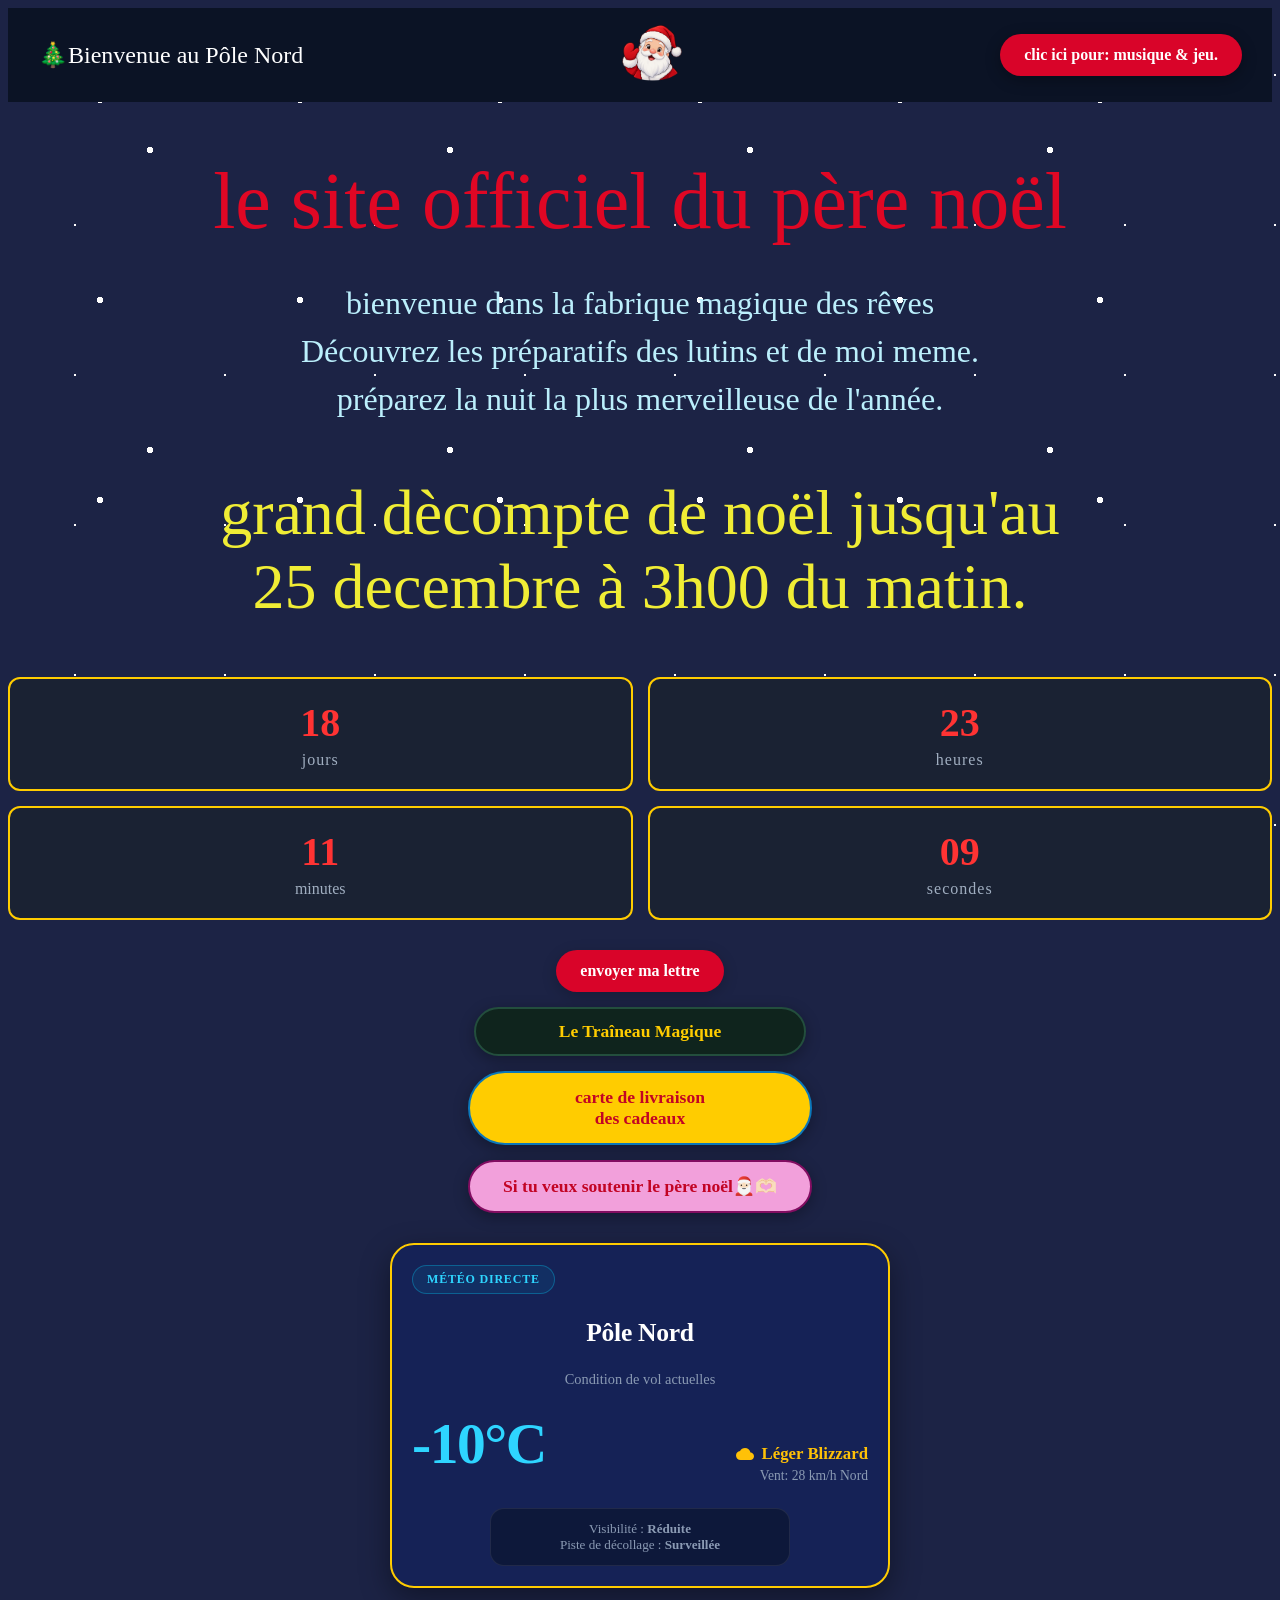
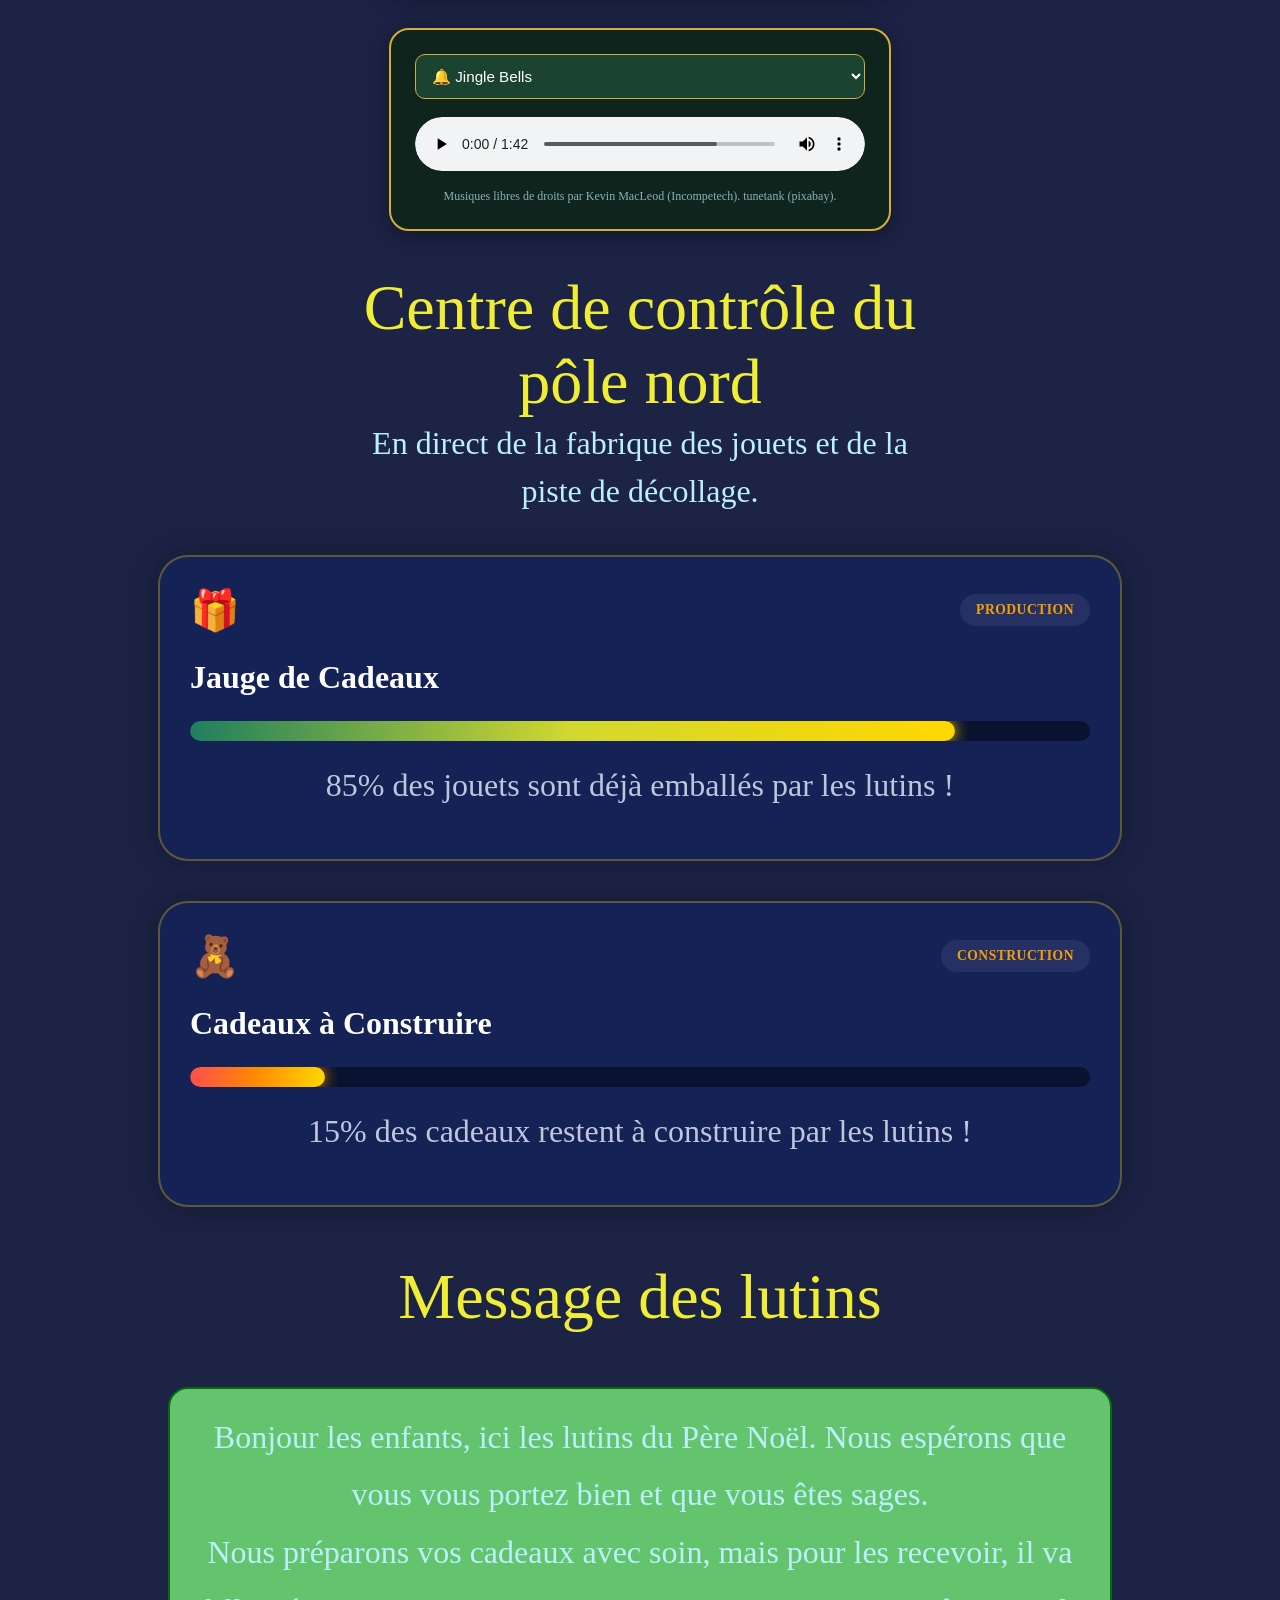
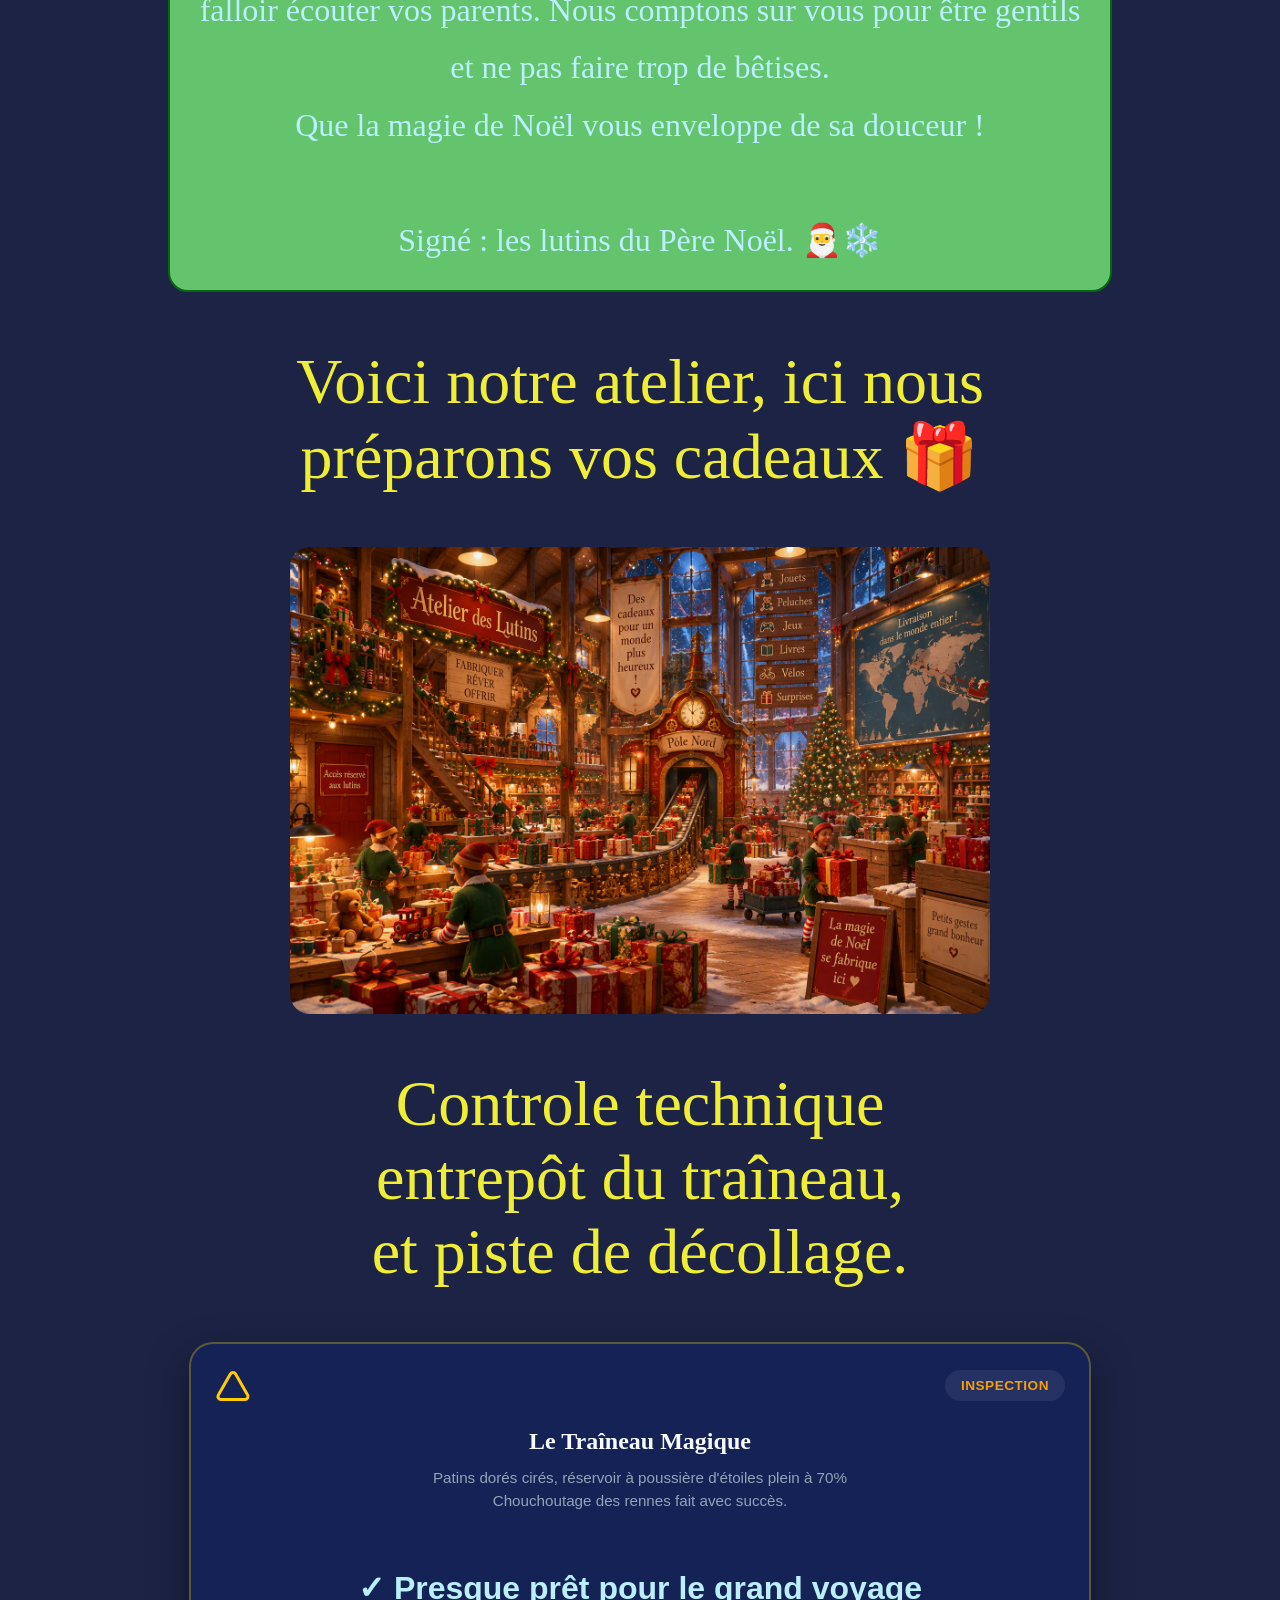
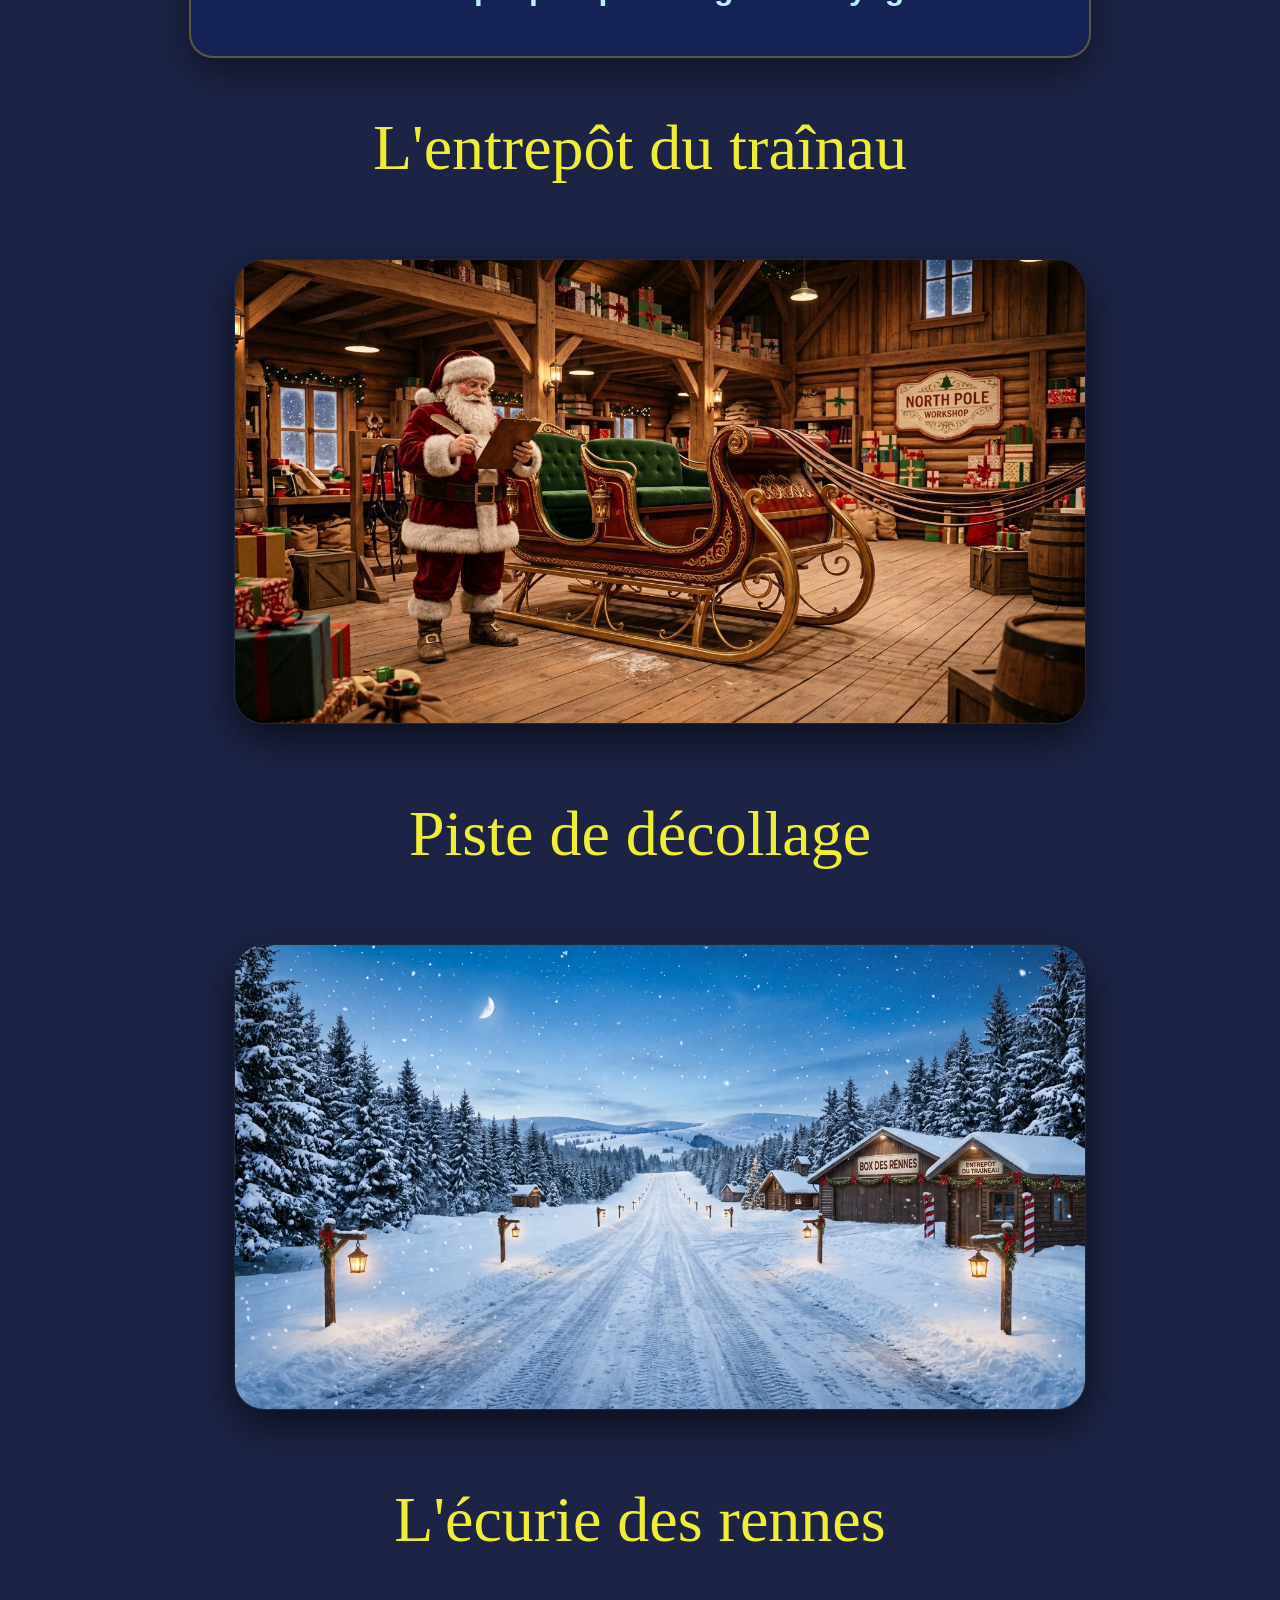
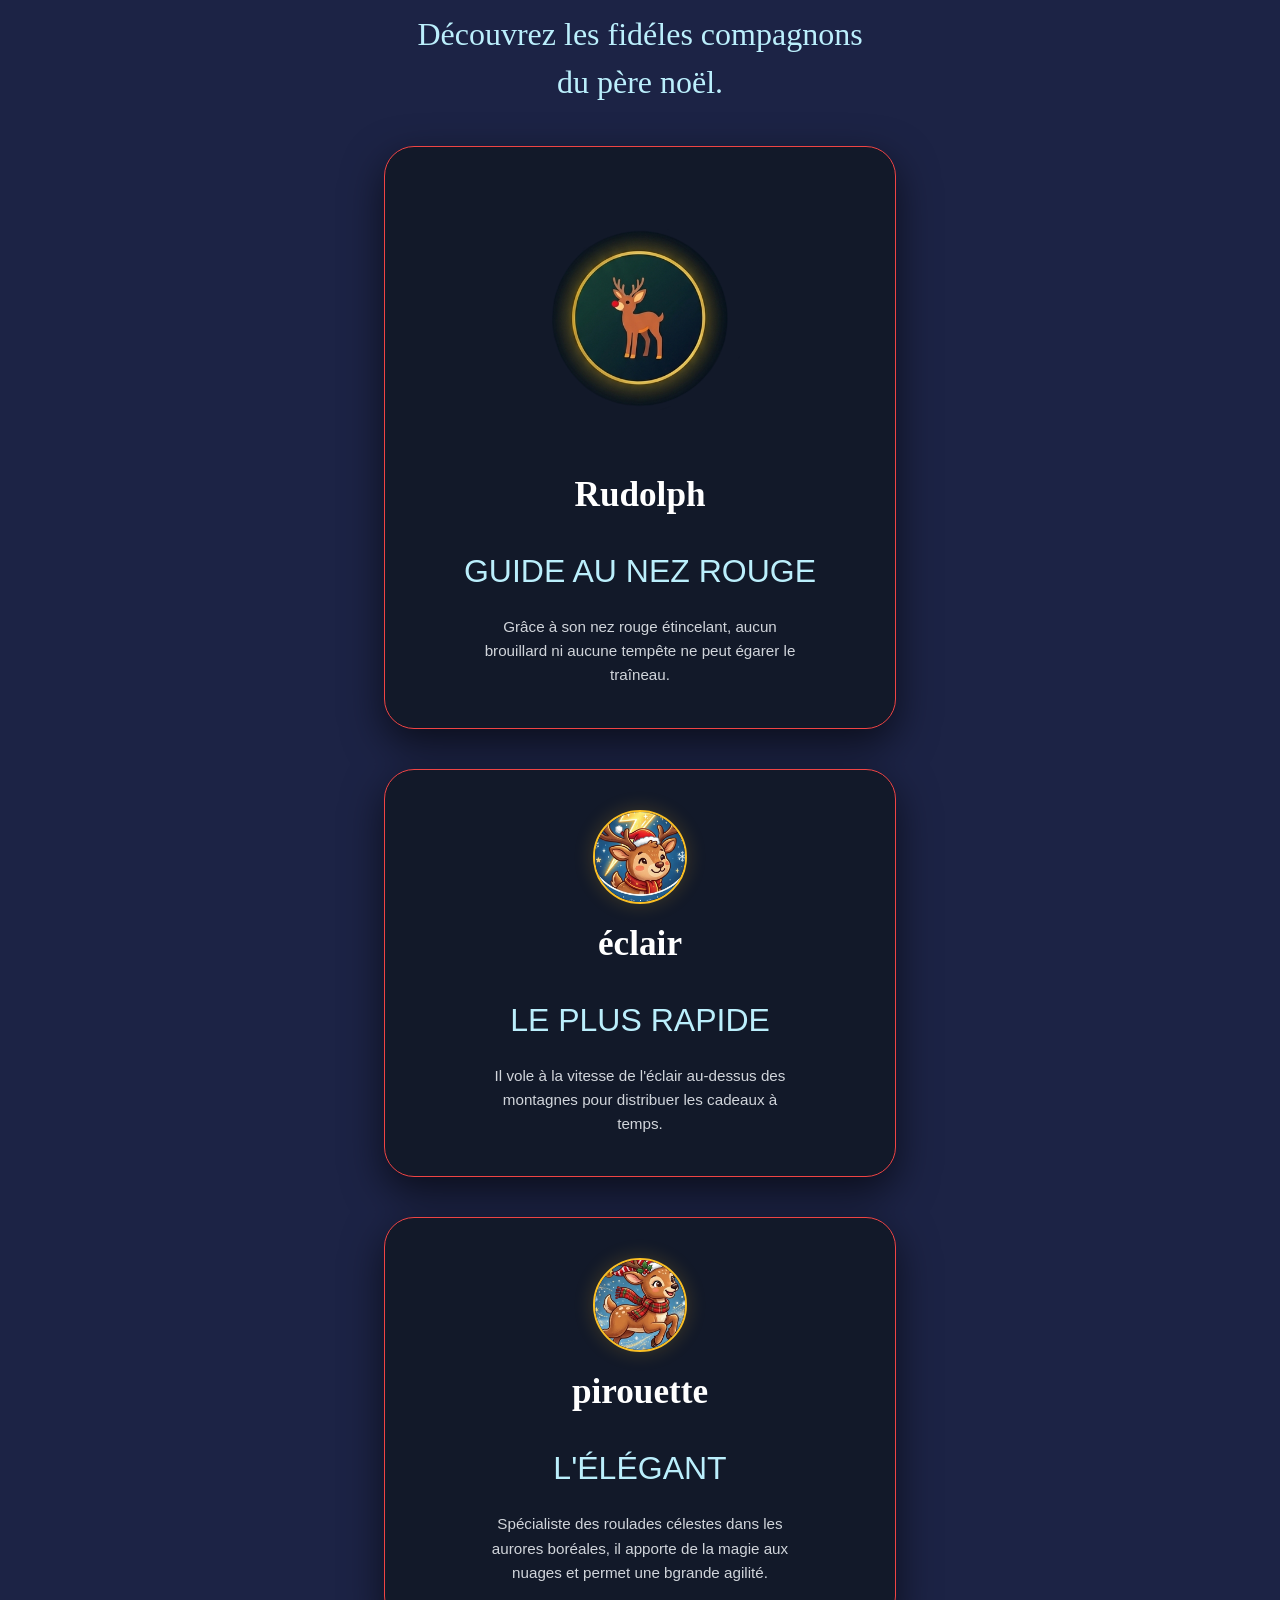
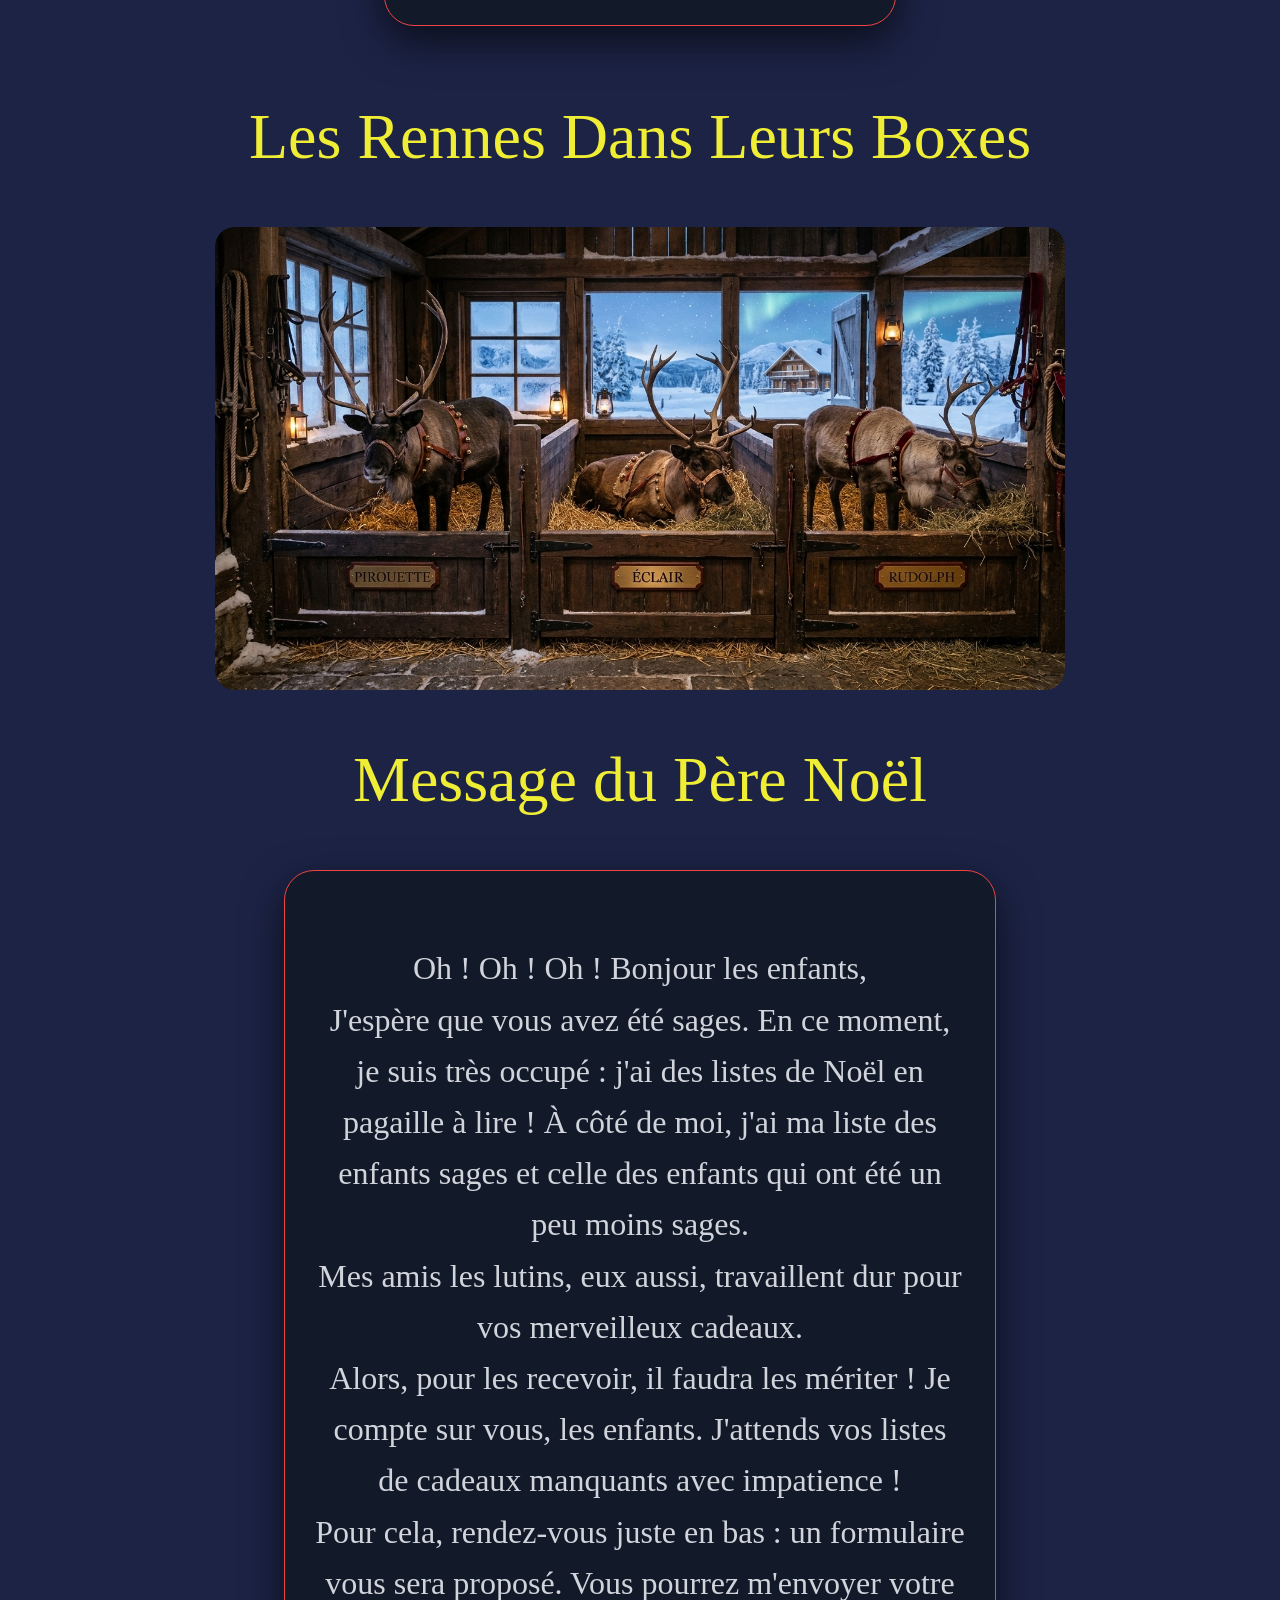
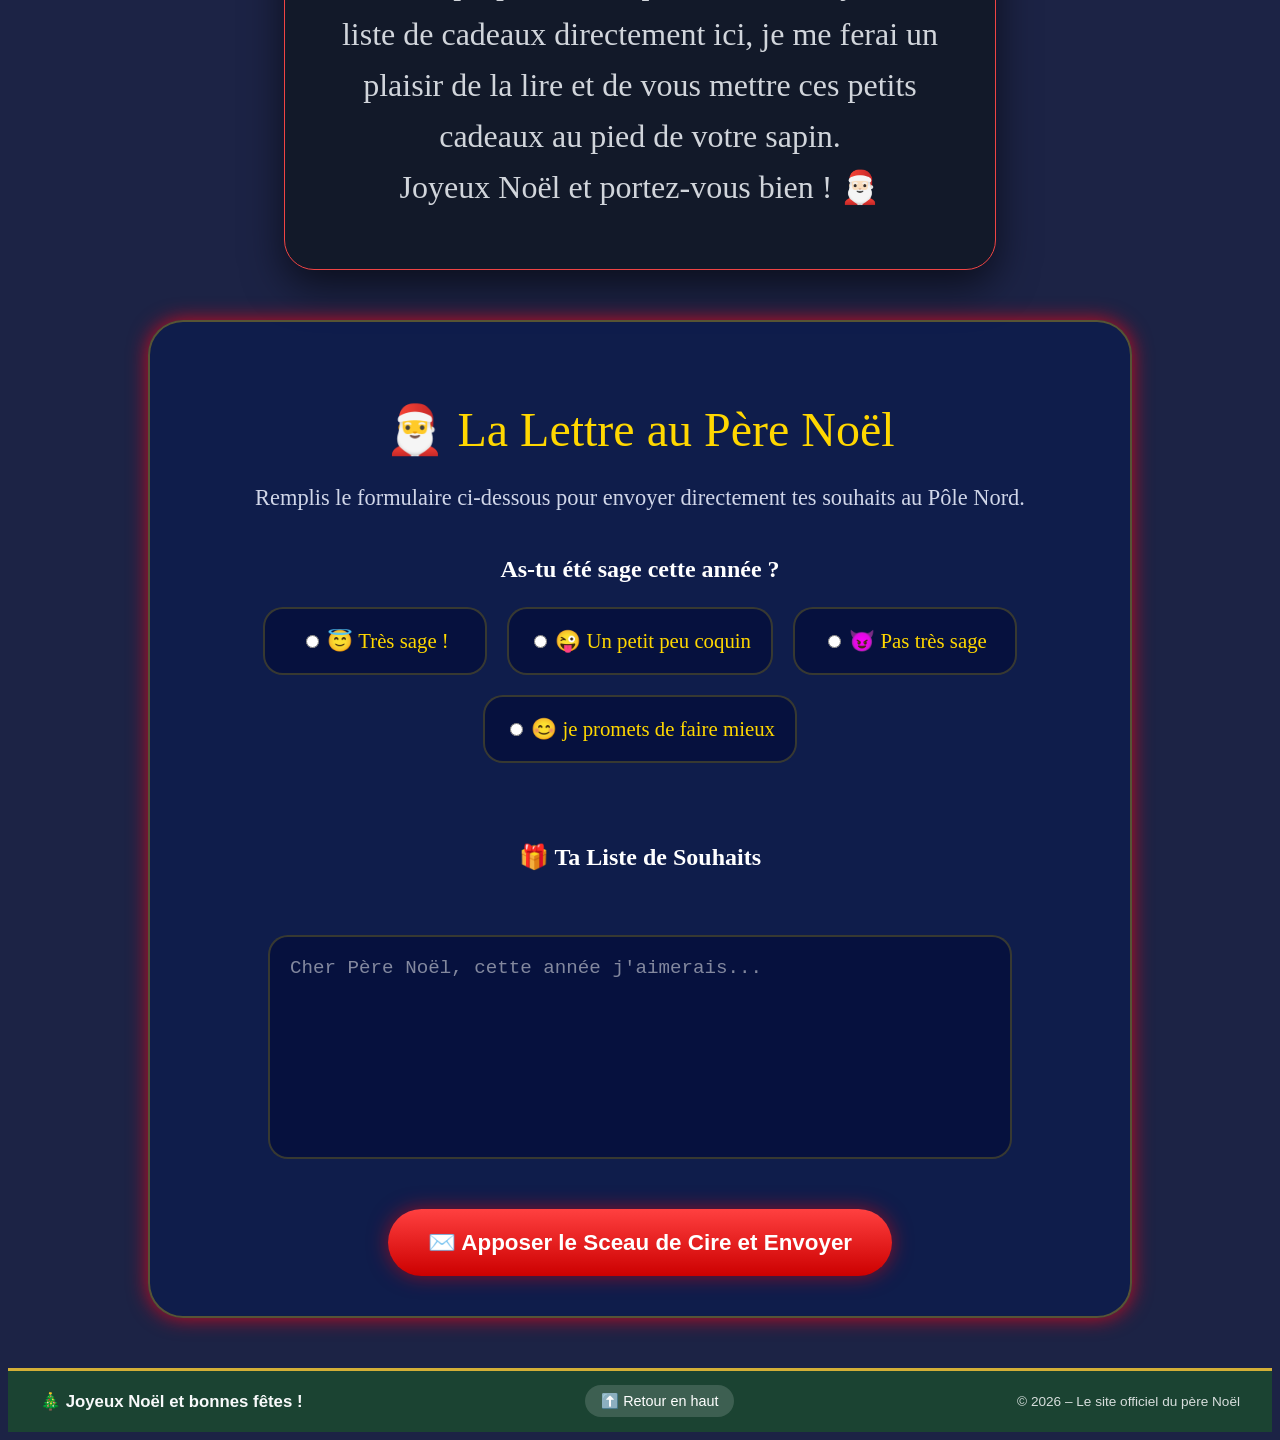
==== index.html @ 5d3ca1cc "Ajout du site de Noël et de la musique" ====
<!DOCTYPE html>
<html lang="fr">
  <head>
      <meta charset="utf-8">
      <meta name="viewport" content="width=device-width, initial-scale=1.0">
      <title>le site du père noël</title>
      <link href="style.css" rel="stylesheet">
      <link rel="preconnect" href="https://fonts.googleapis.com">
<link rel="preconnect" href="https://fonts.gstatic.com" crossorigin>
<link href="https://fonts.googleapis.com/css2?family=Lobster&family=Mountains+of+Christmas:wght@400;700&display=swap" rel="stylesheet">
<link rel="icon" type="image/png" href="image-père_noël.png">
  </head>
<body>
    <div class="snow"></div>
        <div class="snow snow2"></div>
        <div class="snow snow3"></div>
   <header class="site-header">
        <div class="logo">
            <h1>🎄Bienvenue au Pôle Nord</h1>
        </div>
        <div class="image-père-noël">
            <img src="image-père_noël.png" alt="image du père noël" width="60" height="60px">
        </div>
        <nav class="musique">
            <a href="musique-noel-et-jeu.html" class="btn-rouge">clic ici pour: musique & jeu.</a>
        </nav>
   </header>
        <h1>le site officiel du père noël</h1>
        <p>bienvenue dans la fabrique magique des rêves <br>Découvrez les préparatifs des lutins et de moi meme. <br> préparez la nuit la plus merveilleuse de l'année.</p>
     <div class="décompte-container">   
        <h2>grand dècompte de noël jusqu'au <br>25 decembre à 3h00 du matin.</h2>
        <div class="boxes-grid">
            <div class="box">
            <span id="jours"class="chiffre">00</span>
            <spanlabel>jours</spanlabel>
        </div>
     <div class="box">
        <span id="heures" class="chiffre">00</span>
        <spanlabel>heures</spanlabel>
     </div>
     <div class="box">
        <span id="minutes" class="chiffre">00</span>
        <span class="label">minutes</span>
     </div>
        <div class="box">
            <span id="secondes" class="chiffre">00</span>
            <spanlabel>secondes</spanlabel>
              </div>
            </div>
          
     <div class="boutons-container">
        <!--bouton rouge avec une icône de lettre-->
        <a href="#formulaire-lettre" class="btn-rouge-lettre">envoyer ma lettre</a>
            
        </a>
        <!--bouton vert sombre-->
        <a href="#section-carte" class="btn btn-vert">Le Traîneau Magique
        </a>
        <a href="carte-de-livraison-de-cadeaux.html" class="btn btn-jaune">
          carte de livraison <br>des cadeaux
        </a>
        <a href="https://www.leetchi.com/fr/c/cagnotte-du-pere-noel-2740642631?u=a5aea857-a6a5-4671-94fd-01a1bbf66582&utm_source=copylink&utm_medium=social_sharing" target="_blank" class="btn btn-rose">
          Si tu veux soutenir le père noël🎅🏻🫶🏻
        </a>
     </div> 
      <div class="weather-card">
        <div class="card-header">
          <span class="badge-direct"> Météo Directe</span>
          <svg class="icon-snowflake" viewbox="0 0 24 24"width= "20" height="20" stroke-width="2" fill="none" stroke-linecap="round"stroke-linejoin="round">
            <line x1="12" y1="2" x2="12" y2="22"></line>
            <line x1="20" y1="12" x2="4" y2="12"></line>
            <line x1="17.65" y1="6.35" x2="6.35" y2="17.65"></line>
            <line x1="17.65" y1="17.65" x2="6.35" y2="6.35"></line>
          </svg>
        </div>
       <h2 class="weather-title">Pôle Nord</h2>
       <p class="weather-subtitle"> Condition de vol actuelles</p>
       <div class="weather-main">
         <div id="meteo-temp" class="temperature">0°C</div>
          <div class=" weather-status">
            <div class="condition">
                <svg viewbox="0 0 24 24" width="18" height="18" fill="currentcolor">
                    <path d="M19.35 10.04C18.67 6.59 15.64 4 12 4 9.11 4 6.6 5.64 5.35 8.04 2.34 8.36 0 10.91 0 14c0 3.31 2.69 6 6 6h13c2.76 0 5-2.24 5-5 0-2.64-2.05-4.78-4.65-4.96z"/>
                     </svg>
                     <span id="meteo-condition">Neige forte</span>
                 </div>
                 <div class="wind">Vent: 28 km/h Nord</div>
                 </div>
                 </div>

                 <div class="flight-status-box">
                    <div>Visibilité : <strong id="meteo-visibilite"> Moyenne</strong></div>
                    <div>Piste de décollage : <strong id="meteo-piste">Dégagée</strong></div>
                 </div>
                </div>

              <div class="lecteur-noel-container">
  <select id="selecteur-musique" class="select-musique">
    <option value="Jingle-Bells-normal.mp3">🔔 Jingle Bells</option>
    <option value="Jingle-Bells-Calm.mp3">🔔 Jingle Bells Calm</option>
    <option value="Jingle-Bells-ambiance.mp3">🔔 Jingle Bells Ambiance</option>
    <option value="We-Wish-You_marry-christmas.mp3">✨ We Wish You a Merry Christmas</option>
    <option value="Silent-Night.mp3">🌙 Silent Night</option>
    <option value="Dance-of-the-Sugar-Plum-Fairy.mp3">🧚 Dance of the Sugar Plum Fairy</option>
    <option value="Deck-the-Halls-B.mp3">🎄 Deck the Halls</option>
    <option value="tunetank-christmas.mp3">🎶tunetank christmas</option>
    <option value="mon-beau-sapin.mp3">🎄mon beau sapin</option>
  </select>

  <audio id="lecteur-audio" controls loop class="lecteur-audio">
    <source id="audio-source" src="Jingle-Bells-normal.mp3" type="audio/mpeg">
    Votre navigateur ne supporte pas le lecteur audio.
  </audio>
   <p class="credit-musique">Musiques libres de droits par Kevin MacLeod (Incompetech). tunetank (pixabay).</p>
</div>

                <section class="controle-pole-nord">
                 <h2>Centre de contrôle du <br> pôle nord</h2>
                  <p>En direct de la fabrique des jouets et de la <br>piste de décollage.</p>
                </section>
                <div class="carte-cadeaux">

    <div class="entete">
        <span class="icone">🎁</span>
        <span class="badge">PRODUCTION</span>
    </div>

    <h3>Jauge de Cadeaux</h3>

    <div class="progression">
        <div id="jauge-production" class="progression-remplie"></div>
    </div>

    <p id="texte-production">50% des jouets sont déjà emballés par les lutins !</p>
   </div>
       <div class="carte-cadeaux">

    <div class="entete">
        <span class="icone">🧸</span>
        <span class="badge">CONSTRUCTION</span>
    </div>

    <h3>Cadeaux à Construire</h3>

    <div class="progression">
        <div id="jauge-construction" class="progression-restante"></div>
    </div>

    <p id="texte-construction">50% des cadeaux restent à construire par les lutins !</p>

</div>
        </div>
     <div class="atelier-section">

    <h2>Message des lutins</h2>

    <p>
        Bonjour les enfants, ici les lutins du Père Noël. Nous espérons que vous vous portez bien et que vous êtes sages.<br>

        Nous préparons vos cadeaux avec soin, mais pour les recevoir, il va falloir écouter vos parents. Nous comptons sur vous pour être gentils et ne pas faire trop de bêtises.<br>

        Que la magie de Noël vous enveloppe de sa douceur !<br><br>

        Signé : les lutins du Père Noël. 🎅❄️
    </p>

    <h2>Voici notre atelier, ici nous <br>préparons vos cadeaux 🎁</h2>

    <img src="atelier-des-lutins.png" alt="L'atelier des lutins" width="700">

</div>
      <h2>Controle technique <br>entrepôt du traîneau, <br> et piste de décollage.</h2>
      <div id="section-carte" class= "carte-container">
       <div class="card">
  <div class="card-header">
    <!-- Icône SVG triangle/traîneau -->
    <svg class="icon-warning" xmlns="http://www.w3.org/2000/svg" viewBox="0 0 24 24" fill="none" stroke="currentColor" stroke-width="2" stroke-linecap="round" stroke-linejoin="round">
      <path d="m21.73 18-8-14a2 2 0 0 0-3.48 0l-8 14A2 2 0 0 0 4 21h16a2 2 0 0 0 1.73-3Z"/>
    </svg>
    <span class="badge">INSPECTION</span>
  </div>

  <h2 class="card-title">Le Traîneau Magique</h2>
  
  <p class="card-description">
    Patins dorés cirés, réservoir à poussière d'étoiles plein à <span id="poussiere-niveau"> 60%.</span> <br>Chouchoutage des rennes fait avec succès.
  </p>
  
  <div class="card-status">
   <p id="statut-voyage">
    <span class="check-icon">✓</span> 
    <span id="texte-statut">Presque prêt pour le grand voyage</span>
</p>
  </div>
</div>   
</div>
<h2>L'entrepôt du traînau</h2>
<div class="image-container">
<img src="entrepos-traineau-pere-noel.jpg" alt="traineau du père noël" width="700">
</div>
<h2>Piste de décollage</h2>
    <div class="image-container2">
    <img src="piste-de-decolage.jpg" alt="piste de décolage" width="700">
    </div>
      <h2>L'écurie des rennes</h2> 
      <p>Découvrez les fidéles compagnons <br>du père noël.</p>
    <div class="page-container">
  <div class="card-rudolph">
    <img src="un-renne-4.png" alt="rudolph" style="width: 200px;" height="auto; display: block">

      <h2 class="rudolph-title">Rudolph</h2>
    
    <p>GUIDE AU NEZ ROUGE</p>
    
    <p class="rudolph-description">
      Grâce à son nez rouge étincelant, aucun <br>brouillard ni aucune tempête ne peut égarer le <br>traîneau.
    </p>
  </div>
</div>
          <div class="page-container">
  <div class="card-rudolph">
    <div class="rudolph-icon-container">
      <img src="eclair-renne.png" alt="Tornade" class="eclair-img" style="width: 200px;" height="auto; display: block">
    </div>
    
    <h2 class="rudolph-title">éclair</h2>
    <p>LE PLUS RAPIDE</p>
    <p class="rudolph-description">
      Il vole à la vitesse de l'éclair au-dessus des <br>montagnes pour distribuer les cadeaux à <br>temps.
    </p>
  </div>
</div>   
           <div class="page-container">
  <div class="card-rudolph">
    <div class="rudolph-icon-container">
      <img src="pirouette-renne.png" alt="Tornade" class="eclair-img" style="width: 200px;" height="auto; display: block">
    </div>
    
    <h2 class="rudolph-title">pirouette</h2>
    <p>L'ÉLÉGANT</p>
    <p class="rudolph-description">
      Spécialiste des roulades célestes dans les <br>aurores boréales, il apporte de la magie aux <br>nuages et permet une bgrande agilité.
    </p>
  </div>
</div>   
<h2>Les Rennes Dans Leurs Boxes</h2>
       <img src="box-des-rennes.jpg" alt="box des rennes" class="box-rennes_img" width="850px" style="border-radius: 20px; display:block; margin: 0 auto; max-width:100%">

       <h2>Message du Père Noël</h2>
       <div class="card-message">
       <p>Oh ! Oh ! Oh ! Bonjour les enfants, <br>

J'espère que vous avez été sages. En ce moment, je suis très occupé : j'ai des listes de Noël en <br>pagaille à lire ! À côté de moi, j'ai ma liste des enfants sages et celle des enfants qui ont été un peu moins sages. <br>Mes amis les lutins, eux aussi, travaillent dur pour vos merveilleux cadeaux. <br>Alors, pour les recevoir, il faudra les mériter ! Je compte sur vous, les enfants.

J'attends vos listes de cadeaux manquants avec impatience ! <br>Pour cela, rendez-vous juste en bas : un formulaire vous sera proposé. Vous pourrez m'envoyer votre liste de cadeaux directement ici, je me ferai un plaisir de la lire et de vous mettre ces petits cadeaux au pied de votre sapin. <br>

Joyeux Noël et portez-vous bien ! 🎅🏻</p>
</div>
       <section id="formulaire-lettre" class="lettre-pere-noel">

    <h1>🎅 La Lettre au Père Noël</h1>

    <p>
        Remplis le formulaire ci-dessous pour envoyer directement
        tes souhaits au Pôle Nord.
    </p>

    <h3 class="question-sagesse">As-tu été sage cette année ?</h3>

    <div class="choix-sagesse">

        <label class="option">
            <input type="radio" name="sage">
            😇 Très sage !
        </label>

        <label class="option">
            <input type="radio" name="sage">
            😜 Un petit peu coquin
        </label>

        <label class="option">
            <input type="radio" name="sage">
            😈 Pas très sage
        </label>

        <label class="option">
            <input type="radio" name="sage">
            😊 je promets de faire mieux
        </label>
      <div class="titre-souhaits">
        <h3 class="titre-souhaits">🎁 Ta Liste de Souhaits</h3>
        </div>

<textarea
    class="liste-souhaits"
    placeholder="Cher Père Noël, cette année j'aimerais..."
></textarea>

<button class="bouton-envoi">
    ✉️ Apposer le Sceau de Cire et Envoyer
</button>
        
       <div id="zone-confirmation" class="cache">
    <div class="enveloppe-envolee">✉️</div>
    <p class="texte-succes">✨ Votre lettre a bien été envoyée au père Noël ! 🎅</p>
</div>
    </div>

</section>
<footer>
  <div class="footer-contenu">
    <div class="footer-gauche">
      🎄 Joyeux Noël et bonnes fêtes !
    </div>
    
    <div class="footer-centre">
      <body id="haut">
      <a href="#haut" class="btn-retour">⬆️ Retour en haut</a>
    </div>
</body>
    <div class="footer-droite">
      © 2026 – Le site officiel du père Noël
    </div>
  </div>
</footer>
    <script>
function mettreAJourJaugeProduction() {
    const maintenant = new Date();
    const annee = maintenant.getFullYear();
    
    // Date de fin : 20 Décembre à 23:59:59
    const dateFin = new Date(annee, 11, 20, 23, 59, 59);
    
    // Définir la progression de départ (ex: 50% au 1er novembre)
    // Ajuste dateDebut si tu veux caler le 50% sur une date précise de lancement
    const dateDebut = new Date(annee, 10, 1); // 1er novembre

    let pourcentage = 50;

    if (maintenant >= dateFin) {
        pourcentage = 100;
    } else if (maintenant > dateDebut) {
        // Calcul de la progression linéaire entre dateDebut (50%) et dateFin (100%)
        const tempsTotal = dateFin - dateDebut;
        const tempsEcoule = maintenant - dateDebut;
        const ratio = tempsEcoule / tempsTotal;
        
        pourcentage = Math.round(50 + (ratio * 50));
    }

    // Sécurité pour rester entre 50% et 100%
    pourcentage = Math.min(100, Math.max(50, pourcentage));

    // Injection dans le DOM
    const barre = document.getElementById('jauge-production');
    const texte = document.getElementById('texte-production');

    if (barre && texte) {
        barre.style.width = pourcentage + '%';
        texte.textContent = `${pourcentage}% des jouets sont déjà emballés par les lutins !`;
    }
}

// Exécution au chargement de la page
document.addEventListener('DOMContentLoaded', mettreAJourJaugeProduction);
</script>


<script src="script-tournee.js"></script>
</body>
</html>
---- style.css ----
.site-header {
    display: flex;
    justify-content: space-between;
    align-items: center;
    padding: 15px 30px;
    background-color: #0b1325;
    border-bottom: 1px solid (255, 255, 0.1);
}
.site-header .logo h1 {
    color: #ffffff;
    font-size: 1.5rem;
    margin:0;
}
.btn-rouge {
    display: inline-flex;
  align-items: center;   
  justify-content: center;    
  white-space: nowrap;    
  
  background-color: #d90429; 
  color: #ffffff;         
  
  padding: 12px 24px;     
  border-radius: 30px; 
  text-decoration: none;    
  font-weight: bold;
  
  width: auto;        
  max-width: fit-content;
  box-shadow: 0 4px 15px rgba(0, 0, 0, 0.3);
}
.btn-rouge:hover {
    background-color: #b71c1c;
    transform: scale(1.05);
}
h1 {
    color: #e00724;
    font-size: 5rem;
    margin-bottom: 20px;
    text-align: center;
    
}
p {
    color:#bbeffc;
    font-size: 2rem;
    line-height: 1.5;
    margin-bottom: 20px;
    text-align: center;
    clear: both;
    width: 100%;
}
body {
    background-color:#1c2345;
}
.mountains-of-christmas-regular,h1,h2 {
  font-family: "Mountains of Christmas", serif;
  font-weight: 400;
  font-style: normal;
}

.mountains-of-christmas-bold {
  font-family: "Mountains of Christmas", serif;
  font-weight: 700;
  font-style: normal;
}
.decompte-container {
    background-color:#121826;
    padding: 30px;
    border-radius: 20px;
    text-align: center;
    color: white;
    max-width: 500px;
    margin: 20px auto;
    box-shadow: 0 10px 25px rgba(0, 0, 0, 0.5);
}
.decompte-container h2 {
    color:#ffcc00;
    margin-bottom: 25px;
    font-size: 1.8rem;
    border: 3px solid #ffcc00;
    border-radius: 20px;
}
.boxes-grid {
    display: grid;
    grid-template-columns: repeat(2,1fr) ;
    gap:15px;
}
.box {
  background-color: #1a2233;
  border-radius: 12px;
  padding:20px;
  display: flex;
  flex-direction: column;
  align-items: center;
  justify-content: center;
  border: 1px solid rgba(255, 255, 255, 0.5);
  border: 2px solid #ffcc00;
  border-radius: 12px;
}
.chiffre {
    font-size: 2.5rem;
    font-weight: bold;
    color: #ff3333;
    margin-bottom: 5px;
}
.box spanlabel {
    font-size: 1rem;
    color: #a0aec0;
    letter-spacing: 1px;
}
.box .label {
    color: #a0aec0;
    font-size: 1rem;
}
h2 {
    color: #f0ed35;
    text-align: center;
    font-size: 4rem;
    clear: both;
    width: 100%;
}
.boutons-container {
    display: flex;
    flex-direction: column;
    align-items: center;
    gap: 15px;
    margin: 30px auto;
    text-align: center;
    justify-content: center;
    width: 100%;
}
.btn {
    display: inline-flex;
    align-items: center;
    justify-content: center;
    padding: 14px 30px;
    font-size: 1.1rem;
    font-weight: bold;
    text-decoration: none;
    border-radius: 50px;
    width: 280px;
    max-width: 100%;
    transition: transform 0.2s, box-shadow 0.2s;
    flex-direction: row;
    align-items: center;
    text-align: center;
}
.btn:hover {
    transform: scale(1.03);
}
.btn-rouge-lettre {
  background-color: #d90429;
  color: #ffffff; 
  padding: 12px 24px;
  border-radius: 30px;
  text-decoration: none;
  font-weight: bold;
  display: inline-flex;
  align-items: center;
  justify-content: center;
  gap: 10px;
  border: none;
  box-shadow: 0 4px 15px rgba(0, 0, 0, 0.2);
}
.btn-rouge-lettre:hover {
    background-color: #ff6b81; /* Un rouge un peu plus clair/lumineux */
    transform: scale(1.08); /* Le bouton grossit légèrement */
    box-shadow: 0 0 15px rgba(255, 71, 87, 0.6); /* Ajoute un halo lumineux magique autour du bouton */
}
.btn-vert, .btn-vert:visited {
  background-color: #0f241d;
  color: #ffcc00;    
  border: 2px solid #234e3d;
  text-decoration: none;
  display: inline-flex;
  align-items: center;
  justify-content: center;
  gap: 10px;
  padding: 12px 24px;
  border-radius: 30px;
  box-shadow: 0 4px 15px rgba(0, 0, 0, 0.3);
}
.btn-vert:hover {
  filter: brightness(1.2);
  color: #ffcc00;
}
.btn-jaune {
    background-color:#ffcc00 ;
    color: #c20424;
    border: 2px solid #0b77ba;
    box-shadow: 0 4px 15px rgba(0, 0, 0, 0.3);
    text-align: center;
    align-items: center;
    flex-direction: row;
}
.btn-rose {
  background-color:#f2a0db;
    color: #c20424;
    border: 2px solid #820d61;
    box-shadow: 0 4px 15px rgba(0, 0, 0, 0.3);
    text-align: center;
    align-items: center;
    flex-direction: row
}

.weather-card{
    font-family: "outfit", -apple-system, blinkmacsystemfont, sans sans-serif;
    background: rgba(20,35,90,0.85);
    border: 1px solid rgba(255, 255, 255, 0.12);
    backdrop-filter: blur(12px);
    border-radius: 24px;
    padding: 24px;
    width: 100%;
    max-width: 400px;
    color: #ffffff;
    box-shadow: 0 10px 30px rgba(0, 0, 0, 0.4);
    box-sizing: border-box;
}
.weather-card  {
    box-sizing: border-box;
    margin: 20px auto;
    max-width: 500px;
    width: 100%;
    padding: 20px;
    border-width: 2px;
    border-color: #ffcc00;
}
.card-header {
    display: flex;
    justify-content: space-between;
    align-items: center;
    margin-bottom: 16px;
}
.badge-direct {
    background: rgba(0, 212, 255, 0.08);
    border: 1px solid rgba(0, 212, 255, 0.3);
    color: #2ed5ff;
    padding: 6px 14px;
    border-radius: 20px;
    font-size: 0.75rem;
    font-weight: 700;
    letter-spacing: 0.8px;
    text-transform: uppercase;
}
.icon-snowflake {
    color: #9cd3ff;
}
.weather-title {
    font-size: 1.6rem;
    font-weight: 800;
    color: #ffffff;
    letter-spacing: -0.3px;
}
.weather-subtitle {
    font-size: 0.9rem;
    color: #8b9bb4;
    margin-top: 2px;
    margin-bottom: 24px;
}
.weather-main {
    display: flex;
    justify-content: space-between;
    align-items: baseline;
    margin-bottom: 24px;
}
.temperature {
    font-size: 3.6rem;
    font-weight: 800;
    color: #2ed5ff;
    line-height: 1;
    letter-spacing: -1.5px;
}
.weather-status {
    text-align: right;
}
.condition {
    color: #ffc107;
    font-weight: 700;
    font-size: 1.05rem;
    display: flex;
    align-items: center;
    justify-content: flex-end;
    gap: 8px;
}
.wind {
    color: #8b9bb4;
    font-size: 0.85rem;
    margin-top: 4px;
}
.flight-status-box{
    background: rgba(11, 19, 41, 0.6);
    border: 1px, solid rgba(255, 255, 255, 0.08);
    border-radius: 14px;
    padding: 12px 16px;
    display: flex;
    justify-content: center;
    align-items: center;
    font-size: 0.82rem;
    color: #8b9bb4;
}
.flight-status-box {
    background: rgba(11, 19, 41, 0.6);
    border: 1px solid rgba(255, 255, 255, 0.08);
    border-radius: 14px;
    padding: 12px 16px;
    display: flex;
    justify-content: center;
    align-items: center;
    font-size: 0.82rem;
    color: #8b9bb4;
    margin-top: 16px;
    text-align: center;
    width: 100%;
    max-width: 300px;
    margin-left: auto;
    margin-right: auto;
    align-self: center;
    box-sizing: border-box;
    flex-direction: column;
}
.titre-center {
    text-align: center;
    width: 100%;
    margin-top: 40px;
}
.controle-pole-nord {
   grid-column: 1 / -1;
   width: 100%;
   text-align: center;
   margin-top: 40px;
}
.controle-pole-nord h2,
.controle-pole-nord p{
    margin: 0;
    text-align: center;
}
.snow {
    position: fixed;
    top: 0;
    left: 0;
    width: 100%;
    height: 100vh;

    background-image:
        radial-gradient(white 3.5px, transparent 3.5px),
        radial-gradient(white 3px, transparent 3px),
        radial-gradient(white 1.5px, transparent 1.5px);

    background-size: 200px 200px, 300px 300px, 150px 150px;

    animation: neige 10s linear infinite;
    
    pointer-events: none;
    z-index: 1;
}
h1, h2, h3, p, img, div, section {
    position: relative;
    z-index: 2;
}

@keyframes neige {
    from {
        background-position: 0 0, 0 0, 0 0;
    }
    to {
        background-position: 0 1000px, 0 800px, 0 1200px;
    }
}
body > * {
    position: relative;
    z-index: 1;
}
.snow2 {
    opacity: 0.6;
    animation: neige 15s linear infinite;
}

.snow3 {
    opacity: 0.4;
    animation:neige 20s linear infinite;
}

.carte-cadeaux{
    background: rgba(20,35,90,0.85);
    border: 2px solid rgba(255,215,0,0.3);
    border-radius: 30px;
    padding: 30px;
    color: white;
    max-width: 600px;
    margin: 50px auto;
    grid-column:  1 /-1 ;
    justify-self: center;

    box-shadow:
    0 0 30px rgba(0,0,0,0.3);
}

.entete{
    display:flex;
    justify-content:space-between;
    align-items:center;
}

.icone{
    font-size:40px;
}

.badge{
    background:#2e355c;
    color:#e6a33c;
    padding:10px 20px;
    border-radius:30px;
    font-weight:bold;
}

.carte-cadeaux h3{
    font-size:2rem;
    margin:25px 0;
}

.progression{
    width:100%;
    height:20px;
    background:#09122e;
    border-radius:20px;
    overflow:hidden;
}

.progression-remplie{
    width:50%;
    height:100%;
    border-radius:20px;
    box-shadow: 0 0 15px #ffd700;
    transition: width 0.6s ease-in-out;

    background:linear-gradient(
        90deg,
        #1e7f5f,
        #d2d82f,
        #ffd700
    );
}

.carte-cadeaux p{
    margin-top:20px;
    color:#bfc6dc;
}

.progression-restante{
    width: 50%;
    height: 100%;
    border-radius: 20px;

    background: linear-gradient(
        90deg,
        #ff4d4d,
        #ff8c00,
        #ffd700
    );

    box-shadow: 0 0 15px #ff8c00;
}
.carte-cadeaux{
    width: 80%;
    max-width: 900px;
    margin: 40px auto;
    border: 2px solid rgba(255,215,0,0.3);
}

.atelier-section {
    text-align: center;
    width: 90%;
    margin: 50px auto;
}

.atelier-section p {
    max-width: 900px;
    margin: 20px auto;
    line-height: 1.8;
    text-align: center;
    border: 2.5px solid #066910;
    border-radius: 20px;
    padding: 20px;
    background-color: #64c46e;
}

.atelier-section img {
    display: block;
    border-radius: 20px;
    margin-left: auto;
    margin-right: auto;
}
.atelier-section h2 {
    text-align: center;
}

.page-container {
  display: flex;
  justify-content: center;
  align-items: center;
  width: 100%;
  padding: 40px 20px;
}
.card {
  background-color: rgba(20,35,90,0.85);
  border: 2px solid rgba(255,215,0,0.3);
  border-radius: 24px;
  padding: 24px;
  width: 100%;
  max-width: 850px;
  box-shadow: 0 15px 40px rgba(0, 0, 0, 0.4);
  font-family: 'Segoe UI', Roboto, sans-serif;
  color: #ffffff;
  margin: 20px auto;
}
.card-header {
  display: flex;
  justify-content: space-between;
  align-items: center;
  margin-bottom: 24px;
}
.icon-warning {
  width: 36px;
  height: 36px;
  stroke: #ffcc00;
}
.badge {
  background-color: rgba(255, 255, 255, 0.07);
  color: #f59e0b;
  font-size: 0.85rem;
  font-weight: 600;
  letter-spacing: 0.5px;
  padding: 8px 16px;
  border-radius: 20px;
}
.card-title {
  font-family: 'Georgia', serif;
  font-size: 1.5rem;
  font-weight: 600;
  margin: 0 0 12px 0;
  color: #f8fafc;
}
.card-description {
  color: #94a3b8;
  font-size: 0.95rem;
  line-height: 1.5;
  margin: 0 0 20px 0;
}

.card-status {
  color: #4ade80;
  font-size: 0.95rem;
  font-weight: 600;
  display: flex;
  justify-content: center;
  align-items: center;
  gap: 10px;
  margin-top: 10px;
}

.check-icon {
  font-weight: bold;
}

.image-container {
  display: flex;
  justify-content: center; 
  align-items: center; 
  width: 100%;
  padding: 20px;
}
.image-container img {
  width: 100%;
  max-width: 850px;
  border-radius: 30px; 
  box-shadow: 0 15px 40px rgba(0, 0, 0, 0.6);
  border: 1px solid #1e293b;
  display: block;
}
.image-container2 {
  display: flex;
  justify-content: center; 
  align-items: center; 
  width: 100%;
  padding: 20px;
}
.image-container2 img {
  width: 100%;
  max-width: 850px;
  border-radius: 30px; 
  box-shadow: 0 15px 40px rgba(0, 0, 0, 0.6);
  border: 1px solid #1e293b;
  display: block;
}

.page-container {
  display: flex;
  justify-content: center;
  align-items: center;
  width: 100%;
  padding: 40px 20px;
}
.card-rudolph {
  background-color: #121929; 
  border: 1px solid #ef4444; 
  border-radius: 30px;     
  padding: 50px 40px;      
  width: 100%;
  max-width: 850px; 
  box-shadow: 0 15px 40px rgba(0, 0, 0, 0.6);
  font-family: 'Segoe UI', Roboto, sans-serif;
  color: #ffffff;
  text-align: center;
}
.rudolph-simple-img-2 {
  display: block;
  width: 200px;
  height: auto;
  margin: 0 auto 25px auto;
}

.rudolph-icon {
  width: 42px;
  height: 42px;
  stroke: #fbbf24;
}
.rudolph-title {
  font-family: 'Georgia', serif;
  font-size: 2.8rem;
  font-weight: 600;
  margin: 0 0 15px 0;
  color: #f8fafc;
}
.rudolph-subtitle {
  color: #fbbf24; 
  font-size: 0.95rem;
  font-weight: 700;
  letter-spacing: 2px;
  margin: 0 0 25px 0;
}
.rudolph-description {
  color: #94a3b8; 
  font-size: 1.25rem;
  line-height: 1.6;
  max-width: 650px;
  margin: 0 auto; 
}

.page-container {
  display: flex;
  justify-content: center;
  align-items: center;
  padding: 20px;
}
.card-rudolph {
  background-color: #121929;
  border: 1px solid #ef4444; /* Bordure rouge subtile comme sur ton modèle */
  border-radius: 30px;
  padding: 40px 30px;
  width: 100%;
  max-width: 450px;
  box-shadow: 0 15px 40px rgba(0, 0, 0, 0.6);
  font-family: 'Segoe UI', Roboto, sans-serif;
  color: #ffffff;
  text-align: center;
}
.rudolph-icon-container {
  width: 90px;
  height: 90px;
  background-color: #0b1120;
  border: 2px solid #fbbf24;
  border-radius: 50%;
  display: flex;
  justify-content: center;
  align-items: center;
  margin: 0 auto 20px auto;
  box-shadow: 0 0 20px rgba(251, 191, 36, 0.2);
  overflow: hidden;
}
.eclair-img {
  width: 45px;
  height: auto;
  display: block;
}
.rudolph-title {
  font-family: 'Georgia', serif;
  font-size: 2.2rem;
  font-weight: 600;
  margin-bottom: 10px;
  color: #ffffff;
}

.rudolph-description {
  font-size: 0.95rem;
  line-height: 1.6;
  color: #d1d5db;
  margin: 0;
}

.box-rennes_img {
    display: block;
  margin-left: auto;
  margin-right: auto;
}

.card-message {
  background-color: #121929;
  border: 1px solid #ef4444;
  border-radius: 30px;
  padding: 40px 30px;
  width: 100%;
  max-width: 650px;
  margin: 30px auto;
  box-shadow: 0 15px 40px rgba(0, 0, 0, 0.6);
  color: #ffffff;
  text-align: center;
}

.card-message p {
  line-height: 1.6;
  margin-bottom: 15px;
  color: #d1d5db;
}


.lettre-pere-noel{
    width: 85%;
    max-width: 900px;

    margin: 50px auto;

    padding: 40px;

    background: rgba(8, 25, 80, 0.6);

    border: 2px solid rgba(255, 215, 0, 0.3);

    border-radius: 35px;

    text-align: center;

    box-shadow: 0 0 20px #cc0a1e;
}

.lettre-pere-noel h1{
    color: #ffd700;
    font-size: 3rem;
    margin-bottom: 20px;
}

.lettre-pere-noel p{
    color: #d0d6e8;
    font-size: 1.4rem;
    line-height: 1.6;
    margin-bottom: 40px;
}

.choix-sagesse{
    display: flex;
    justify-content: center;
    flex-wrap: wrap;
    gap: 20px;
}

.option{
    background: rgba(5,15,60,0.8);

    border: 2px solid rgba(255,215,0,0.2);

    border-radius: 20px;

    padding: 20px;

    min-width: 180px;

    color: #ffd700;

    font-size: 1.3rem;

    cursor: pointer;
}


.liste-souhaits{
    width: 90%;
    max-width: 700px;
    height: 180px;

    margin-top: 20px;
    padding: 20px;

    background: rgba(5,15,60,0.8);

    border: 2px solid rgba(255,215,0,0.2);

    border-radius: 20px;

    color: white;
    font-size: 1.2rem;

    resize: none;
}

.liste-souhaits::placeholder{
    color: rgba(255,255,255,0.5);
}

.bouton-envoi{
    margin-top: 30px;

    background: linear-gradient(
        to bottom,
        #ff4040,
        #cc0000
    );

    color: white;

    font-size: 1.4rem;
    font-weight: bold;

    padding: 20px 40px;

    border: none;
    border-radius: 40px;

    cursor: pointer;

    box-shadow: 0 0 20px rgba(255,0,0,0.5);
}

.bouton-envoi:hover{
    transform: scale(1.03);
}

.titre-souhaits{
    width: 100%;
    text-align: center;
    margin-top: 30px;
}
.question-sagesse {
    color: white;
    font-size: 1.5rem;
}
.titre-souhaits{
    color: white;
    font-size: 1.5rem;
}

#traineau{
    position:absolute;
    font-size:35px;
    display: none;
    z-index: 10;
    transition:all 1s linear;
}

.carte-monde-conteneur{
    position: relative;
    display: flex;
    flex-direction: column;
    justify-content: center;
    align-items: center;

    margin: 50px auto;
    width: 90%;
    max-width: 1000px;

    padding: 30px;

    border-radius: 30px;
    border: 2px solid rgba(255,215,0,0.3);

    background: rgba(8,25,80,0.6);

    text-align: center;
    color:#9cd3ff;
    font-size: 2rem;
}

.carte-monde-conteneur img{
    max-width: 100%;
    width: 900px;
}
.mon-bloc{
    width: 90%;
    max-width: 900px;
    margin: 50px auto;
}


footer {
  background-color: #1b4332;
  color: #f8f9fa;       
  border-top: 3px solid #d4af37; 
  padding: 20px 30px;
}
.footer-contenu {
  display: flex;
  justify-content: space-between; 
  align-items: center;     
  max-width: 1200px;
  margin: 0 auto;
  font-family: sans-serif;
}
.footer-gauche {
  font-weight: bold;
  font-size: 1.05em;
}
.btn-retour {
  color: #ffffff;
  background-color: rgba(255, 255, 255, 0.15);
  padding: 8px 16px;
  border-radius: 20px;
  text-decoration: none;
  font-size: 0.9em;
  transition: background-color 0.3s ease, transform 0.2s ease;
}
.btn-retour:hover {
  background-color: #d4af37;
  color: #1b4332;
}
.footer-droite {
  font-size: 0.85em;
  opacity: 0.85;
}
@media (max-width: 768px) {
  .footer-contenu {
    flex-direction: column;
    gap: 15px;
    text-align: center;
  }
}

html {
  scroll-behavior: smooth;
}
.page-container {
  display: flex;
  flex-direction: column;
  align-items: center;
  justify-content: center;
  margin: 0 auto;  
  max-width: 800px; 
  width: 100%;
}


.lecteur-noel-container {
  background-color: #0f241d;
  border: 2px solid #d4af37;
  border-radius: 20px;
  padding: 24px;
  max-width: 450px;
  margin: 40px auto;
  text-align: center;
  box-shadow: 0 4px 20px rgba(0, 0, 0, 0.4);
  color: #ffffff;
  z-index: 10;
}
.lecteur-header {
  display: flex;
  align-items: center;
  justify-content: center;
  gap: 10px;
  margin-bottom: 16px;
}
.lecteur-header h3 {
  margin: 0;
  font-size: 1.2rem;
  color: #ffcc00;
}
.select-musique {
  width: 100%;
  padding: 12px;
  border-radius: 10px;
  border: 1px solid #d4af37;
  background-color: #1b4332;
  color: #ffffff;
  font-size: 0.95rem;
  margin-bottom: 18px;
  cursor: pointer;
  outline: none;
}
.lecteur-audio {
  width: 100%;
  border-radius: 30px;
  outline: none;
}
.credit-musique {
  font-size: 0.75rem;
  opacity: 0.7;
  margin-top: 12px;
  margin-bottom: 0;
}


.cache {
    display: none;
}

#zone-confirmation {
    text-align: center;
    margin-top: 20px;
}

/* Animation de l'enveloppe qui monte et s'efface */
.enveloppe-envolee {
    font-size: 50px;
    display: inline-block;
    animation: envolEnveloppe 1.5s ease-in-out forwards;
}

@keyframes envolEnveloppe {
    0% {
        transform: translateY(0) scale(1);
        opacity: 1;
    }
    50% {
        transform: translateY(-50px) scale(1.2);
        opacity: 0.8;
    }
    100% {
        transform: translateY(-150px) scale(0.3);
        opacity: 1;
    }
}

/* Texte de succès doré */
.texte-succes {
    color: #ffd700;
    font-size: 1.2rem;
    font-weight: bold;
    margin-top: 10px;
    text-shadow: 0 0 10px rgba(255, 215, 0, 0.5);
    animation: apparitionTexte 0.8s ease-in-out 1s forwards;
    opacity: 0;
}

@keyframes apparitionTexte {
    from {
        opacity: 0;
        transform: translateY(10px);
    }
    to {
        opacity: 1;
        transform: translateY(0);
    }
}





.jeu-container {
    width: 100%;
    max-width: 450px;
    height: 90vh;
    background: rgba(10, 25, 50, 0.8);
    border: 3px solid #ffd700;
    border-radius: 15px;
    position: relative;
    box-shadow: 0 0 20px rgba(255, 215, 0, 0.4);
    display: flex;
    flex-direction: column;
}

#hud {
    padding: 15px;
    font-size: 1.2rem;
    font-weight: bold;
    text-align: center;
    background: rgba(0, 0, 0, 0.3);
    border-top-left-radius: 12px;
    border-top-right-radius: 12px;
    color: #ffd700;
}

#zone-jeu {
    flex: 1;
    position: relative;
    overflow: hidden;
    cursor: crosshair;
}

/* Style d'un cadeau qui tombe */
.cadeau {
    position: absolute;
    width: 45px;
    height: 45px;
    font-size: 35px;
    text-align: center;
    cursor: pointer;
    user-select: none;
    transition: transform 0.1s ease;
}

.cadeau:active {
    transform: scale(1.3); /* Effet quand on clique/touche avec le doigt */
}

/* Écran de Game Over */
.cache {
    display: none !important;
}

#ecran-fin {
    position: absolute;
    top: 0;
    left: 0;
    width: 100%;
    height: 100%;
    background: rgba(0, 0, 0, 0.85);
    display: flex;
    flex-direction: column;
    justify-content: center;
    align-items: center;
    text-align: center;
    z-index: 10;
}

#ecran-fin h2 {
    color: #ff4757;
    font-size: 1.8rem;
    margin-bottom: 10px;
}

#ecran-fin p {
    font-size: 1.2rem;
    margin-bottom: 20px;
}

#btn-rejouer {
    background-color: #ffd700;
    color: #0b1d3a;
    border: none;
    padding: 12px 25px;
    font-size: 1rem;
    font-weight: bold;
    border-radius: 25px;
    cursor: pointer;
    box-shadow: 0 0 10px rgba(255, 215, 0, 0.6);
}

#btn-rejouer:hover {
    background-color: #fffa65;
}


@media (max-width: 960px) {
    /* 1. Évite tout décalage sur la page */
    html, body {
        width: 100% !important;
        max-width: 100vw !important;
        margin: 0 !important;
        padding: 0 !important;
        overflow-x: hidden !important; /* Coupe tout ce qui dépasse à droite */
        box-sizing: border-box !important;
    }

    /* 2. Réduit tous les conteneurs à la taille exacte */
    *, *:before, *:after {
        box-sizing: border-box !important;
    }

    .decompte-container {
        width: 90% !important;
        margin-left: auto !important;
        margin-right: auto !important;
        box-sizing: border-box !important;
        display: flex !important;
        flex-direction: column !important;
        align-items: center !important; /* Centre tous les enfants horizontalement */
        text-align: center !important;
    }

    /* Réduit les marges/espaces internes de la grille pour écarter les boîtes des bords */
    .boxes-grid {
        width: 100% !important;
        padding: 0 10px !important;
        box-sizing: border-box !important;
        gap: 10px !important; /* Espace entre les 4 boîtes */
        display: grid !important;
        justify-content: center !important;
        margin: 0 auto !important;
    }

    /* Ajuste les 4 boîtes individuelles pour qu'elles se calent bien au milieu */
    .boxes-grid .box {
        box-sizing: border-box !important;
    }

    p, section, article, .carte-container, .card, .image-container {
        width: 100% !important;
        max-width: 94% !important; /* Laisse un petit espace sur les côtés */
        margin-left: auto !important;
        margin-right: auto !important;
        margin-bottom: 25px !important; /* Espace vertical important entre chaque bloc */
        padding: 15px !important; /* Espace intérieur pour que le texte ne colle pas aux bordures de la carte */
        text-align: center !important;
        box-sizing: border-box !important;
    }

    header, .header, .banniere-haut, .entete {
        display: flex;
        flex-direction: column;
        align-items: center;
        width: 100% !important;
        box-sizing: border-box;
        padding: 10px !important;
    }

    /* Force le bouton rouge/orange à tenir dans l'en-tête sans dépasser */
    header button, .header button, .btn-entete, header a, .banniere-haut button {
        max-width: 90% !important;
        width: auto !important;
        font-size: 0.85rem !important; /* Réduit un tout petit peu le texte pour qu'il tienne bien */
        padding: 8px 12px !important;
        margin: 8px auto 0 auto !important;
        box-sizing: border-box !important;
        display: block;
        text-align: center;
    }

    /* 3. Images bien intégrées et centrées */
    img {
        max-width: 100% !important;
        height: auto !important;
        border-radius: 8px;
    }

    /* 4. Ajustement de la taille des textes pour éviter les paquets serrés */
    h1 {
        font-size: 4rem !important;
        margin-bottom: 15px !important;
    }

    h2 {
        font-size: 3rem !important;
        margin-bottom: 12px !important;
    }

    p {
        line-height: 1.6 !important; /* Espace un peu les lignes de texte pour les rendre plus lisibles */
        margin-bottom: 10px !important;
    }

    .weather-card {
        width: 86% !important;
        max-width: 86% !important;
        margin-left: auto !important;
        margin-right: auto !important;
        box-sizing: border-box !important;
        padding-left: 12px !important;
        padding-right: 12px !important;
    }

    /* Donne de l'air aux blocs internes (température, vent et statuts de vol) */
    .weather-main, .flight-status-box {
        width: 100% !important;
        box-sizing: border-box !important;
        padding-left: 8px !important;
        padding-right: 8px !important;
    }

    .lecteur-noel-container {
        width: 86% !important;
        max-width: 86% !important;
        margin-left: auto !important;
        margin-right: auto !important;
        box-sizing: border-box !important;
        padding-left: 12px !important;
        padding-right: 12px !important;
    }

    /* S'assure que le menu déroulant et le lecteur audio tiennent bien en largeur */
    .lecteur-noel-container select, 
    .lecteur-noel-container audio {
        width: 100% !important;
        max-width: 100% !important;
        box-sizing: border-box !important;
    }

    .card-message {
        width: 86% !important;
        max-width: 86% !important;
        margin-left: auto !important;
        margin-right: auto !important;
        box-sizing: border-box !important;
        padding-left: 12px !important;
        padding-right: 12px !important;
    }

    /* S'assure que le texte à l'intérieur respire bien */
    .card-message p {
        width: 100% !important;
        box-sizing: border-box !important;
        text-align: center !important;
    }

    .box-rennes_img {
        width: 86% !important;
        max-width: 86% !important;
        height: auto !important;
        display: block !important;
        margin-left: auto !important;
        margin-right: auto !important;
        box-sizing: border-box !important;
    }

    /* Centre le titre "les rennes dans leurs boxes" au-dessus */
    h2 {
        text-align: center !important;
        box-sizing: border-box !important;
    }

    #formulaire-lettre, .lettre-pere-noel {
        width: 86% !important;
        max-width: 86% !important;
        margin-left: auto !important;
        margin-right: auto !important;
        box-sizing: border-box !important;
        padding-left: 12px !important;
        padding-right: 12px !important;
    }

    /* Centre les options de choix de sagesse et les champs de saisie */
    .choix-sagesse, .choix-sagesse .option, #formulaire-lettre form {
        width: 100% !important;
        box-sizing: border-box !important;
    }
    
    .rudolph-icon-container {
        border: none !important;
        background: transparent !important;
        box-shadow: none !important;
        border-radius: 0 !important;
    }
}
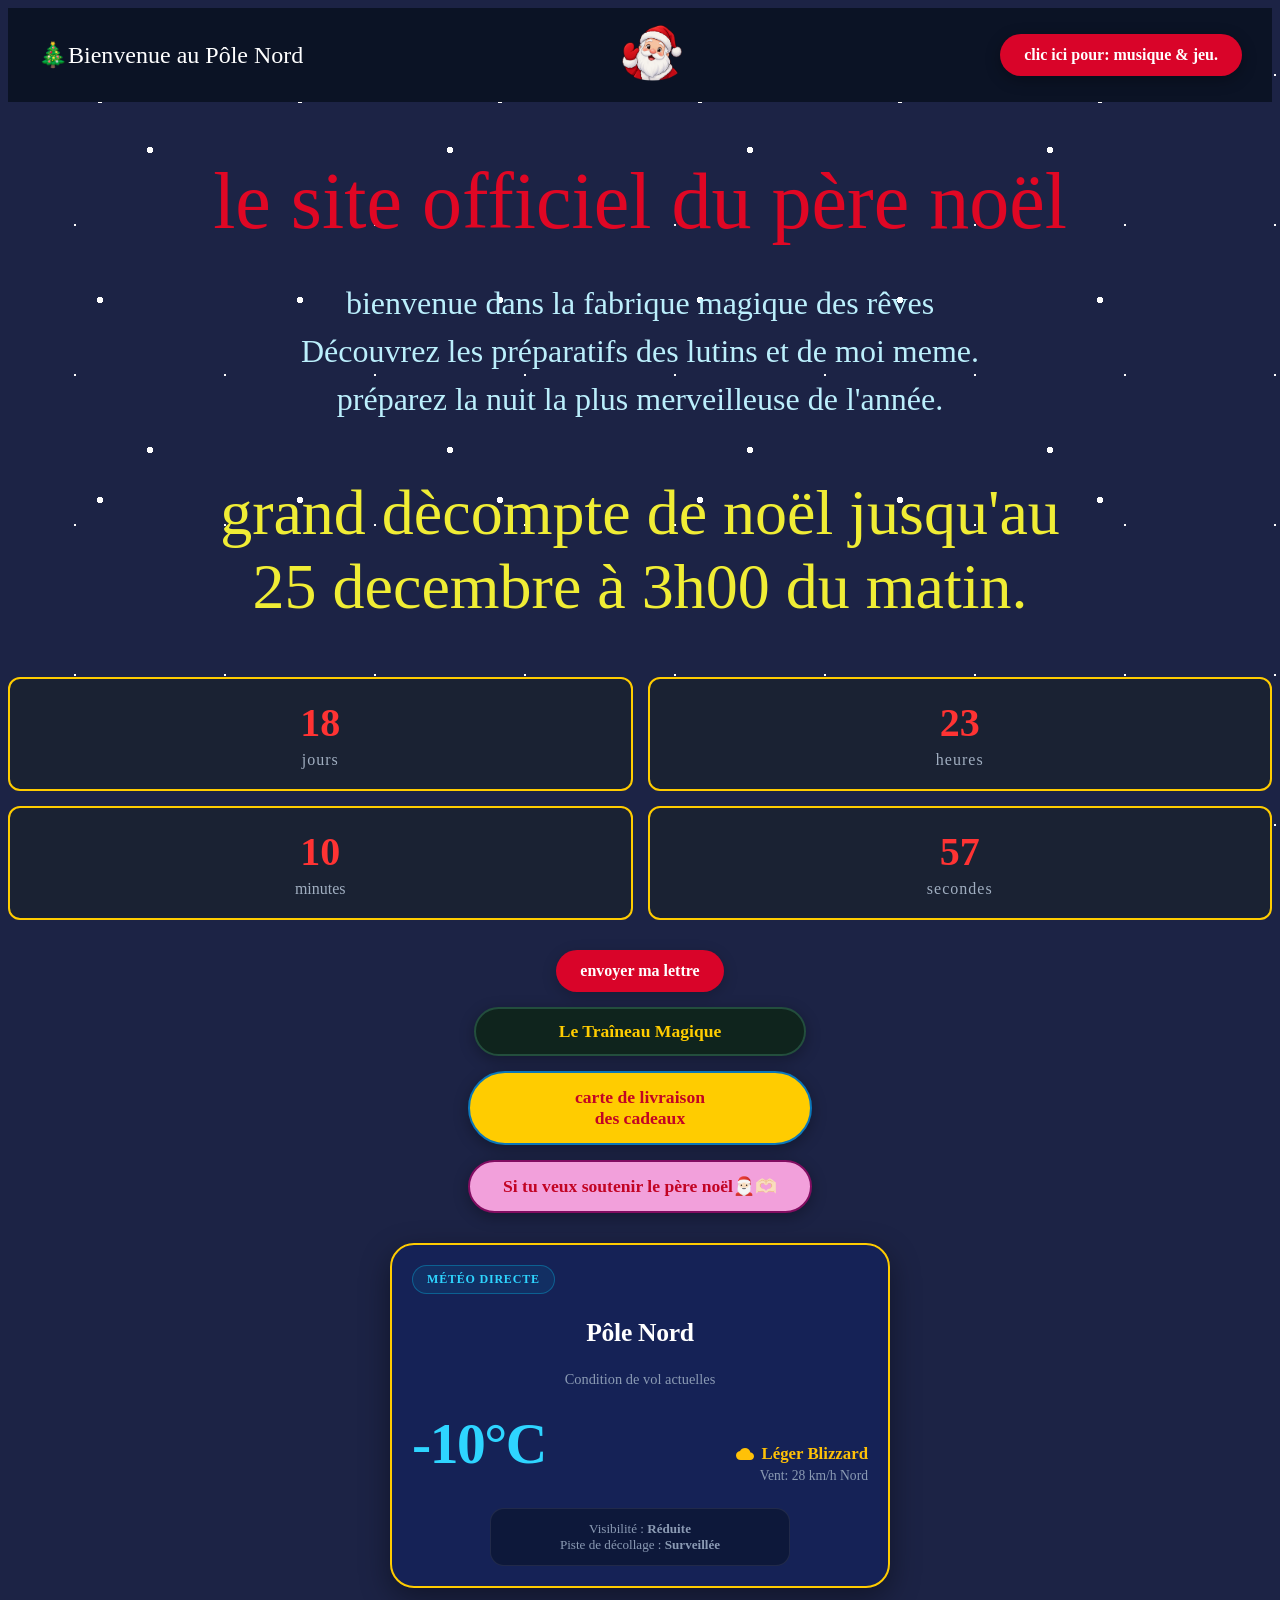
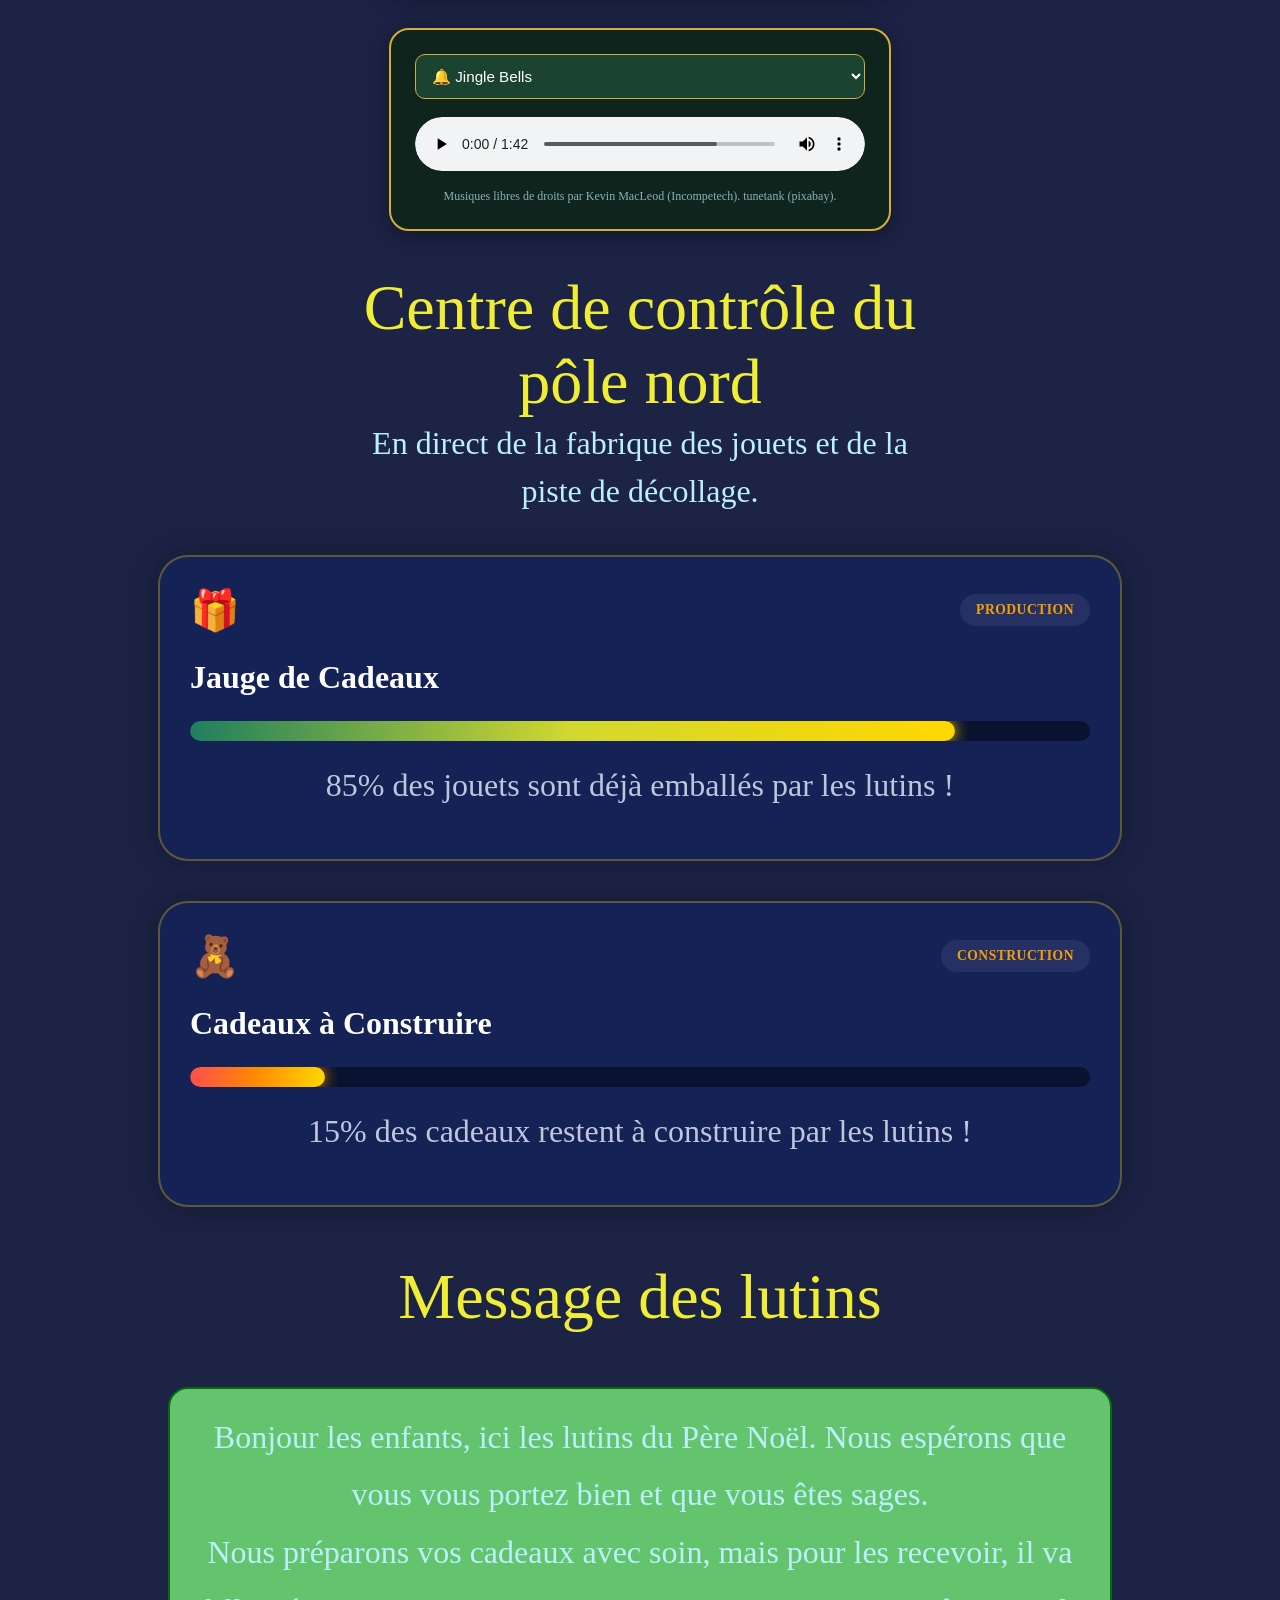
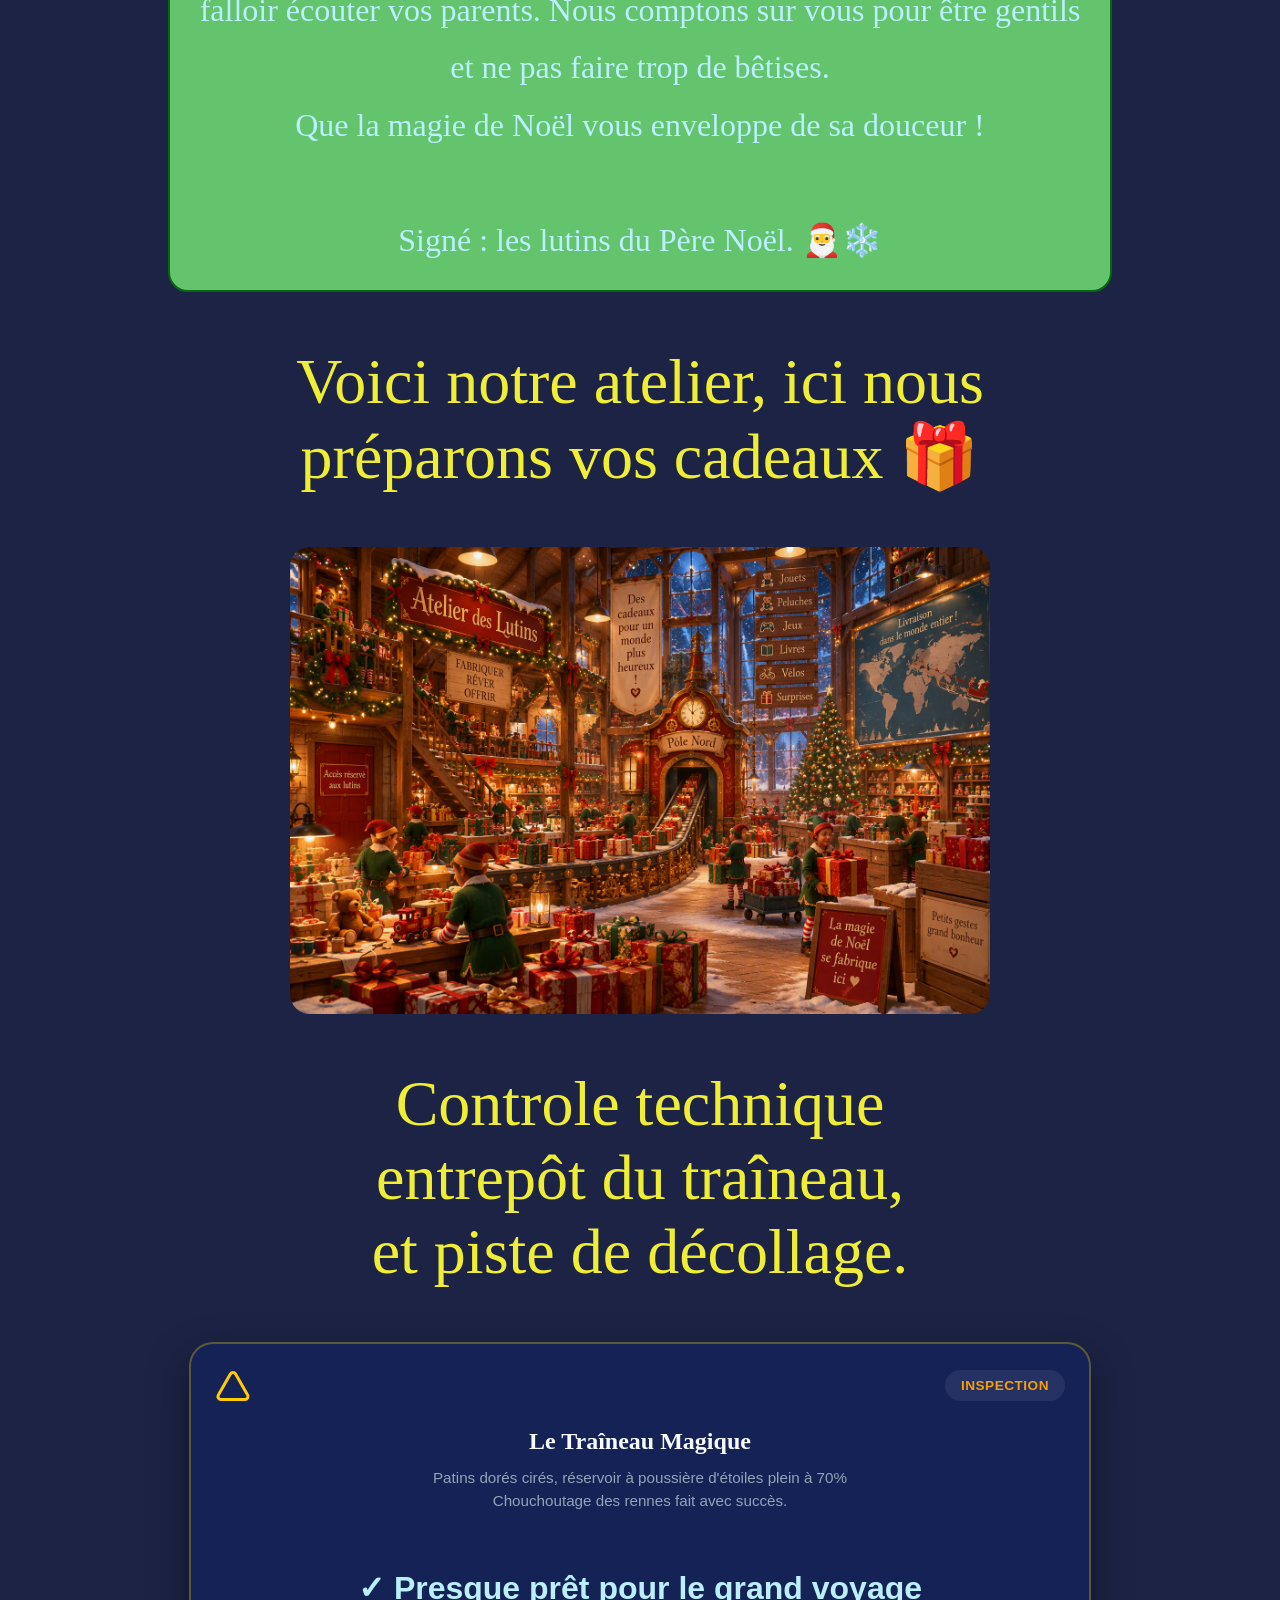
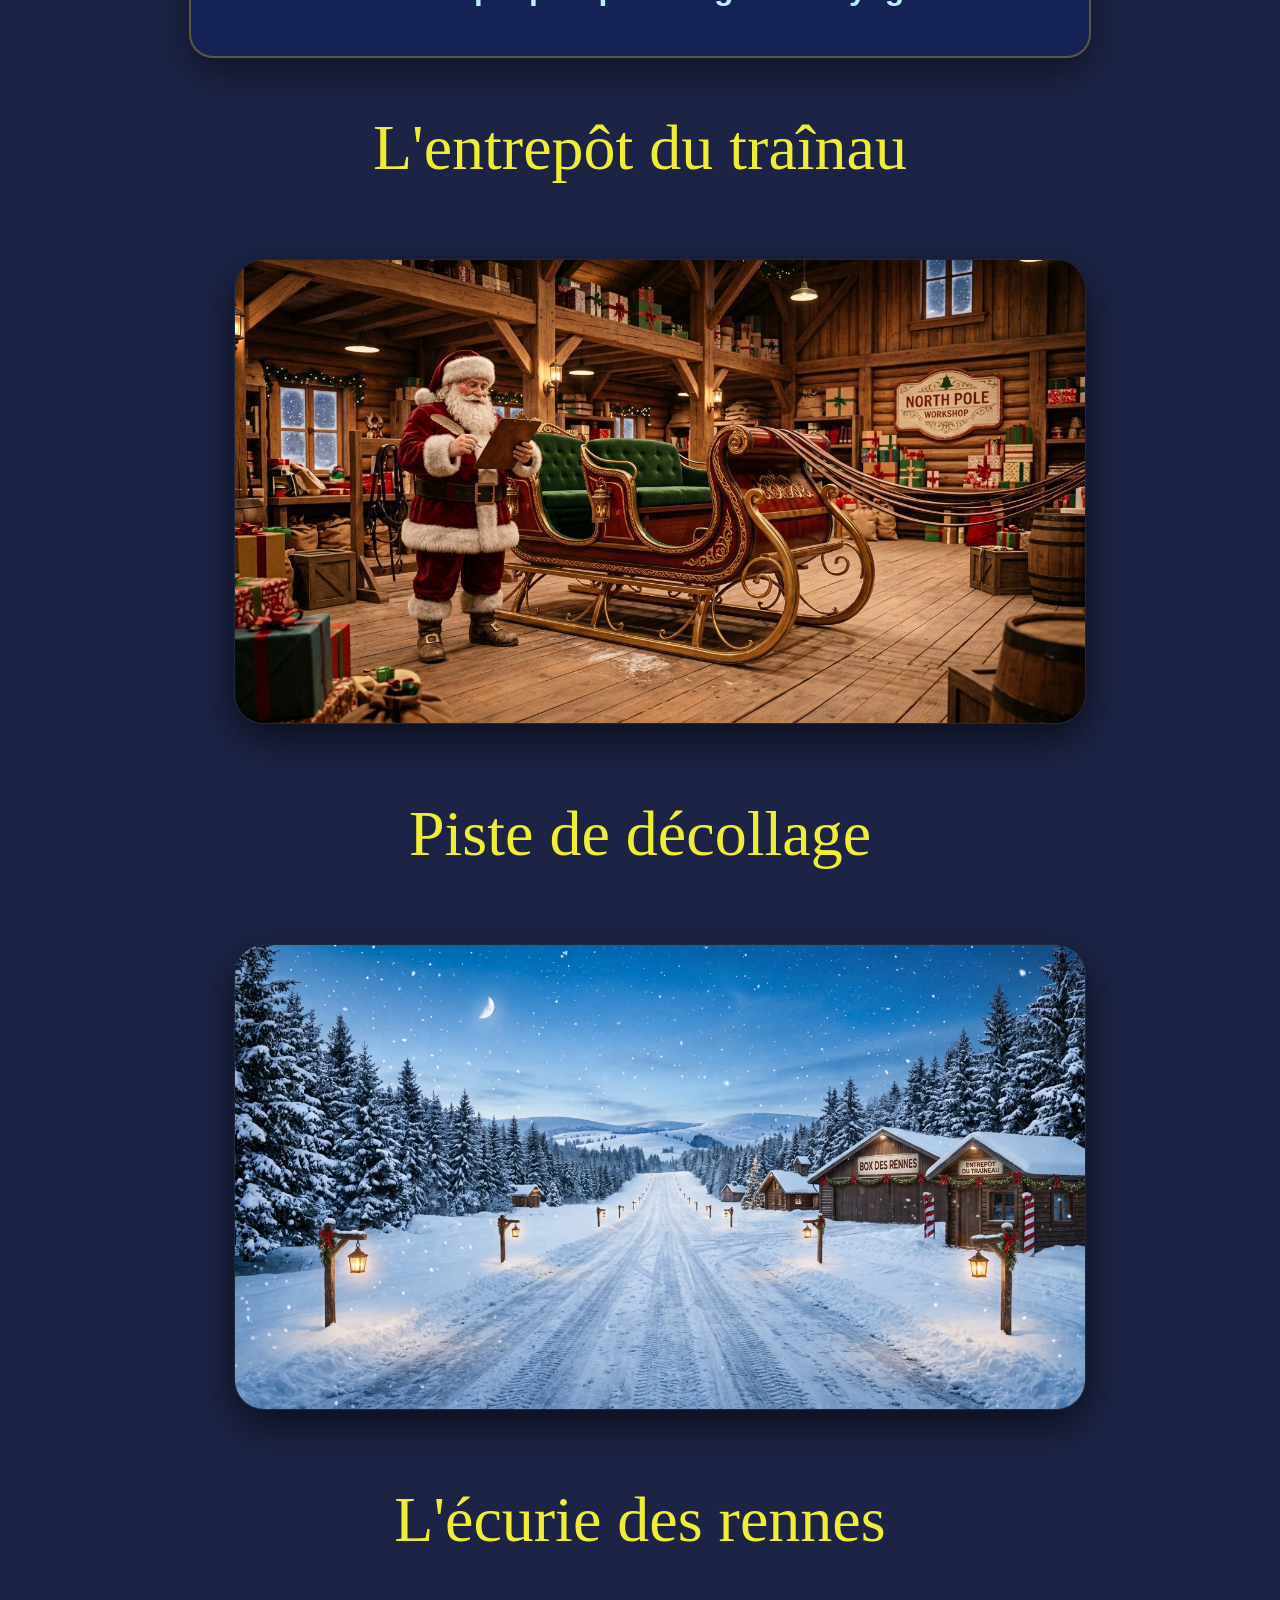
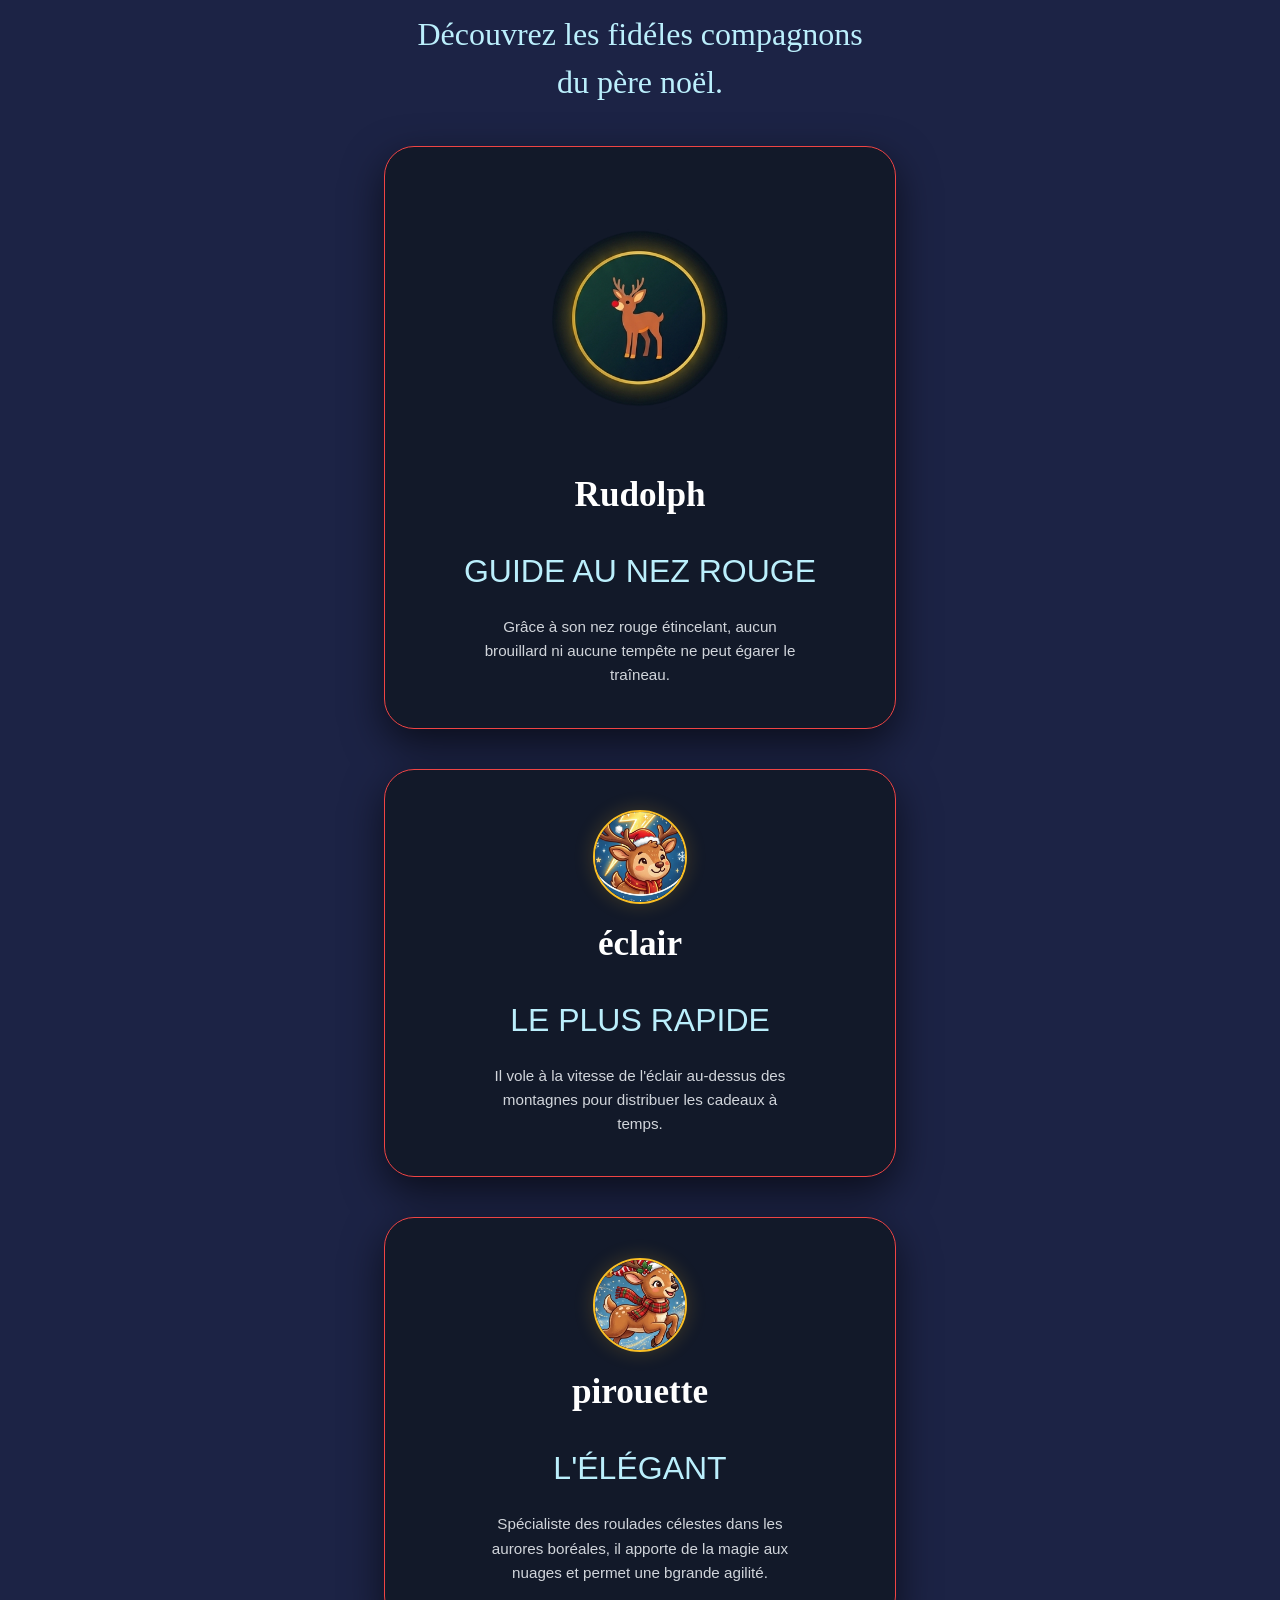
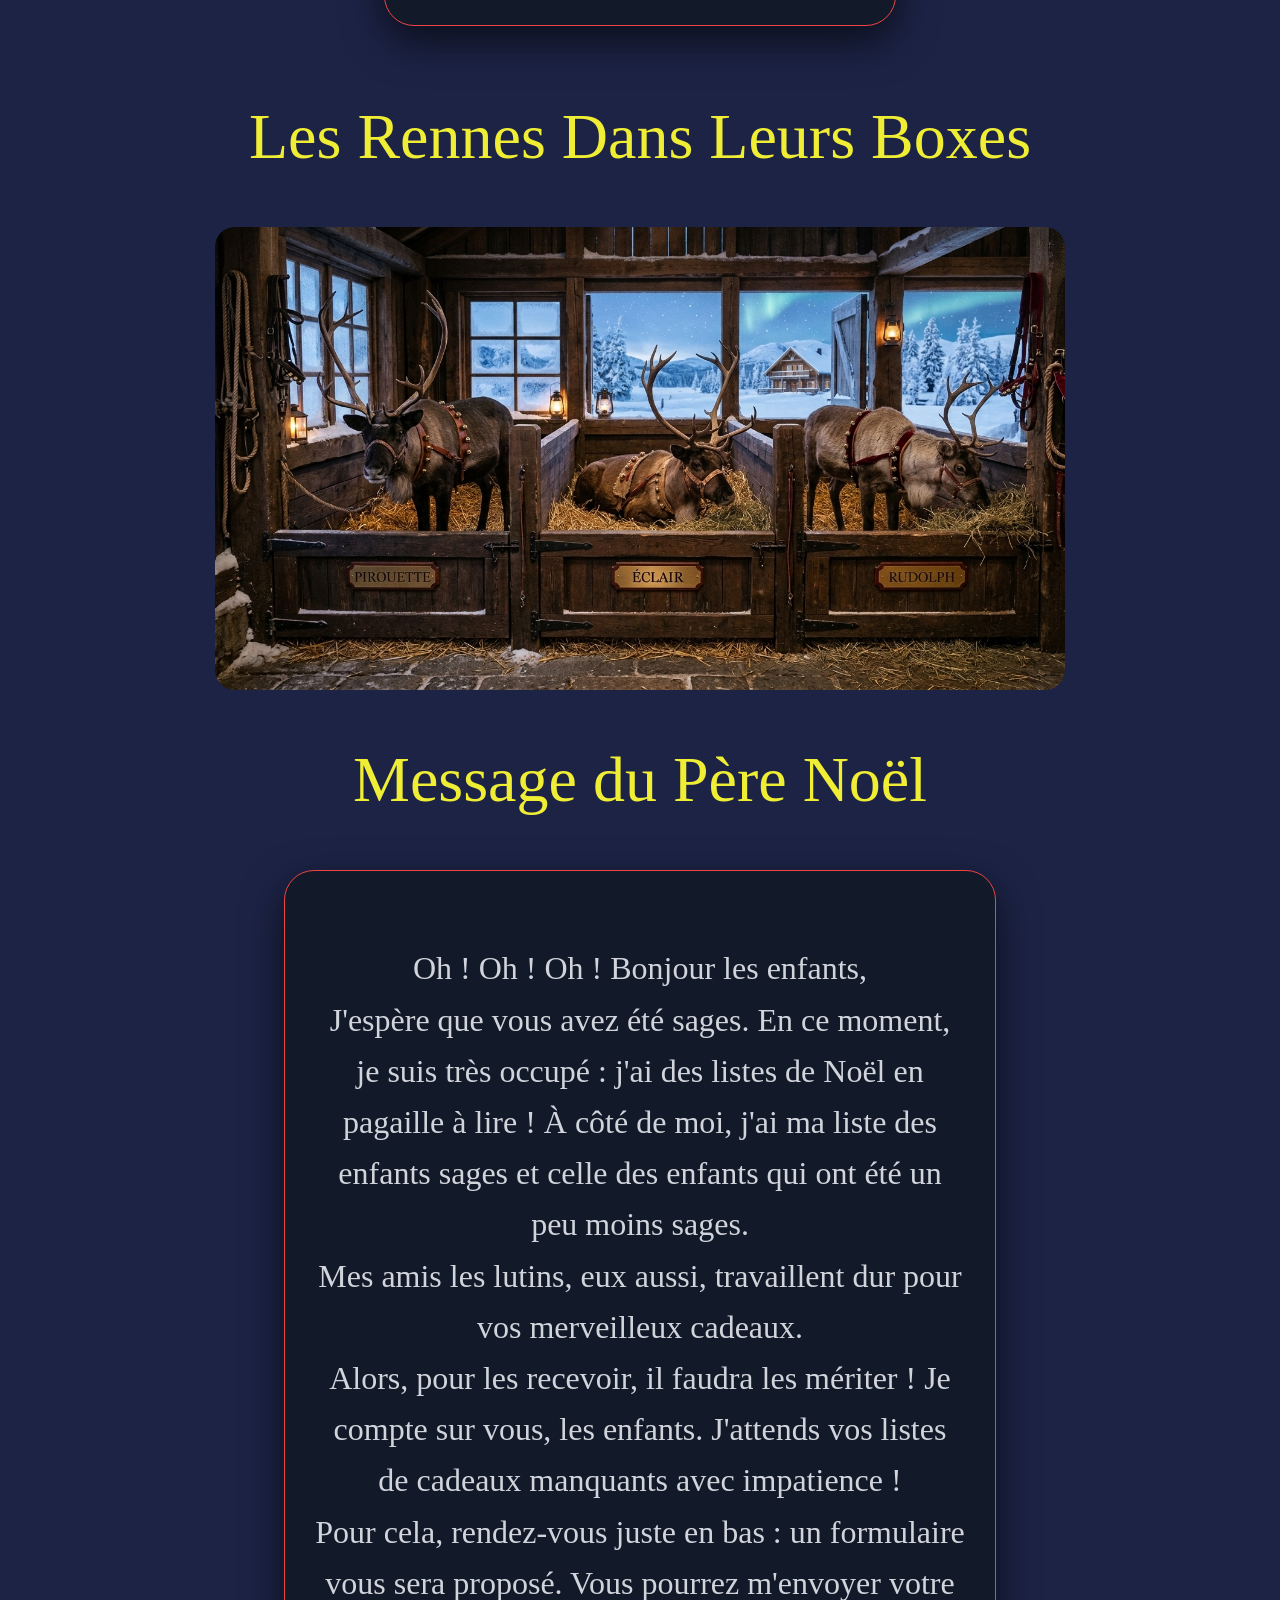
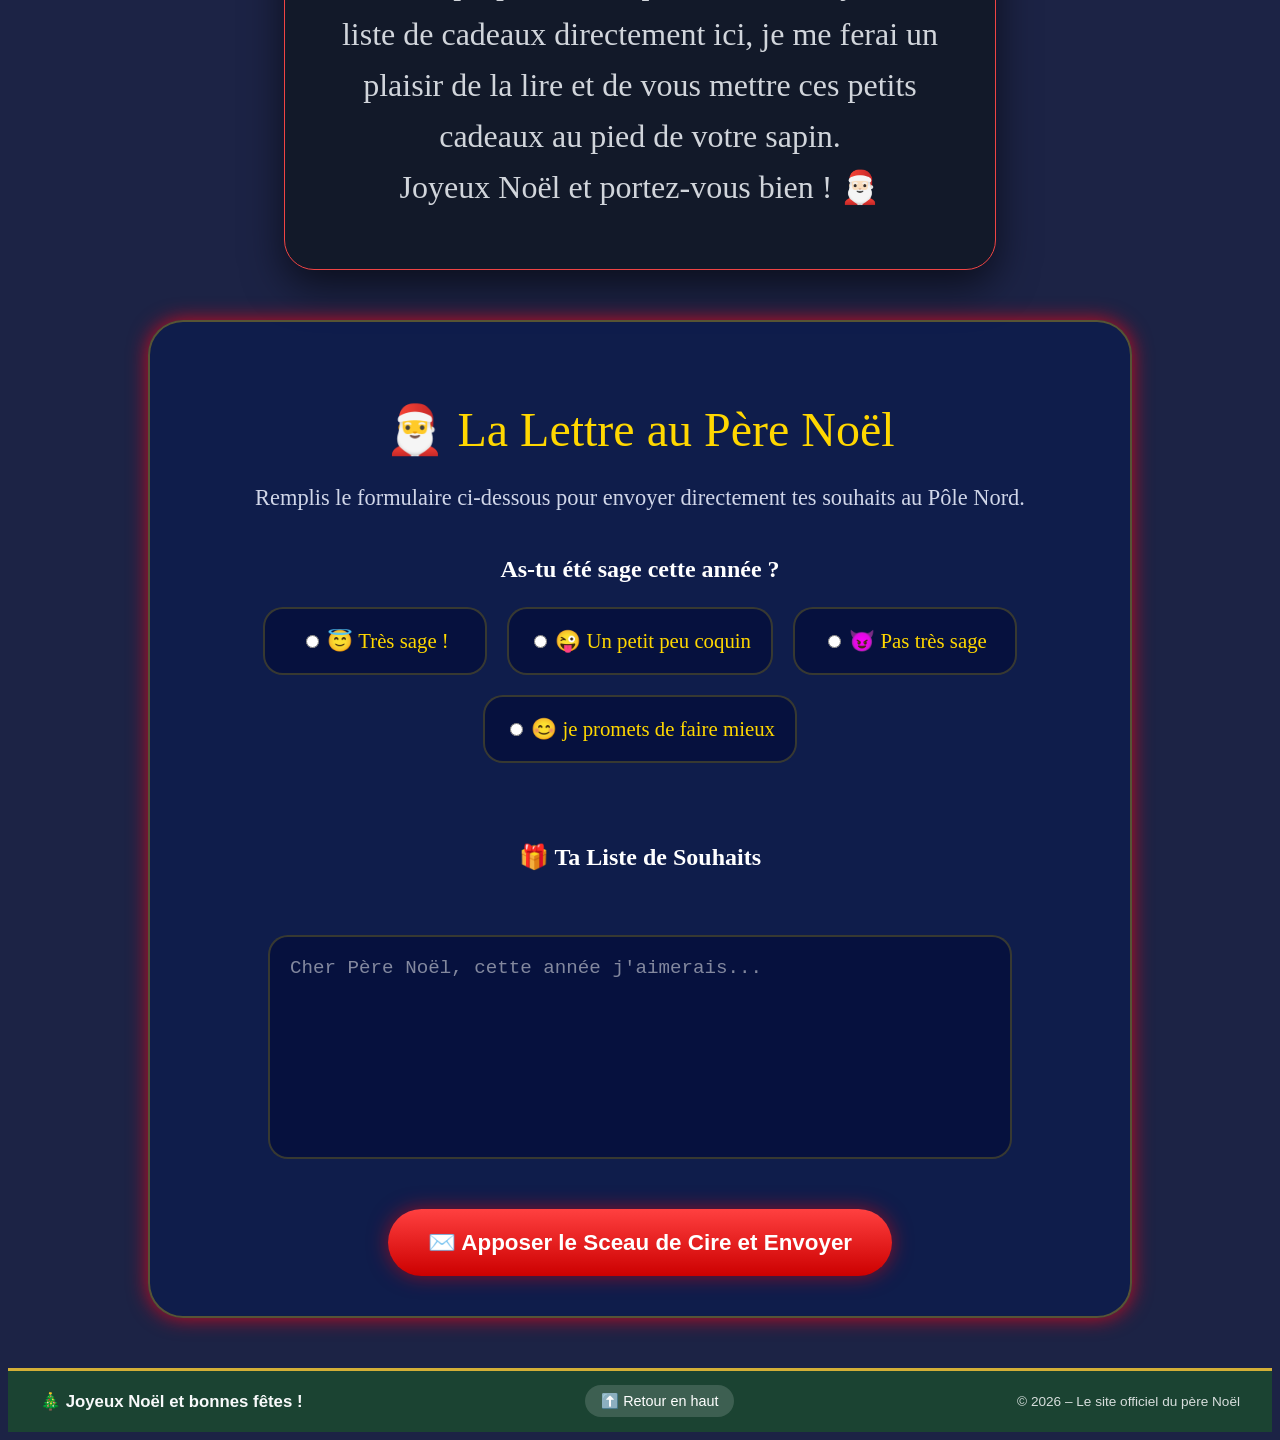
==== commit 6483fb6f: "ajout google search console" ====
--- a/index.html
+++ b/index.html
@@ -3,6 +3,7 @@
   <head>
       <meta charset="utf-8">
       <meta name="viewport" content="width=device-width, initial-scale=1.0">
+      <meta name="google-site-verification" content="fX-XVP8sPFaErxeSWLYXMoLBIRGM2xsIX2PnZHtRtes" />
       <title>le site du père noël</title>
       <link href="style.css" rel="stylesheet">
       <link rel="preconnect" href="https://fonts.googleapis.com">
